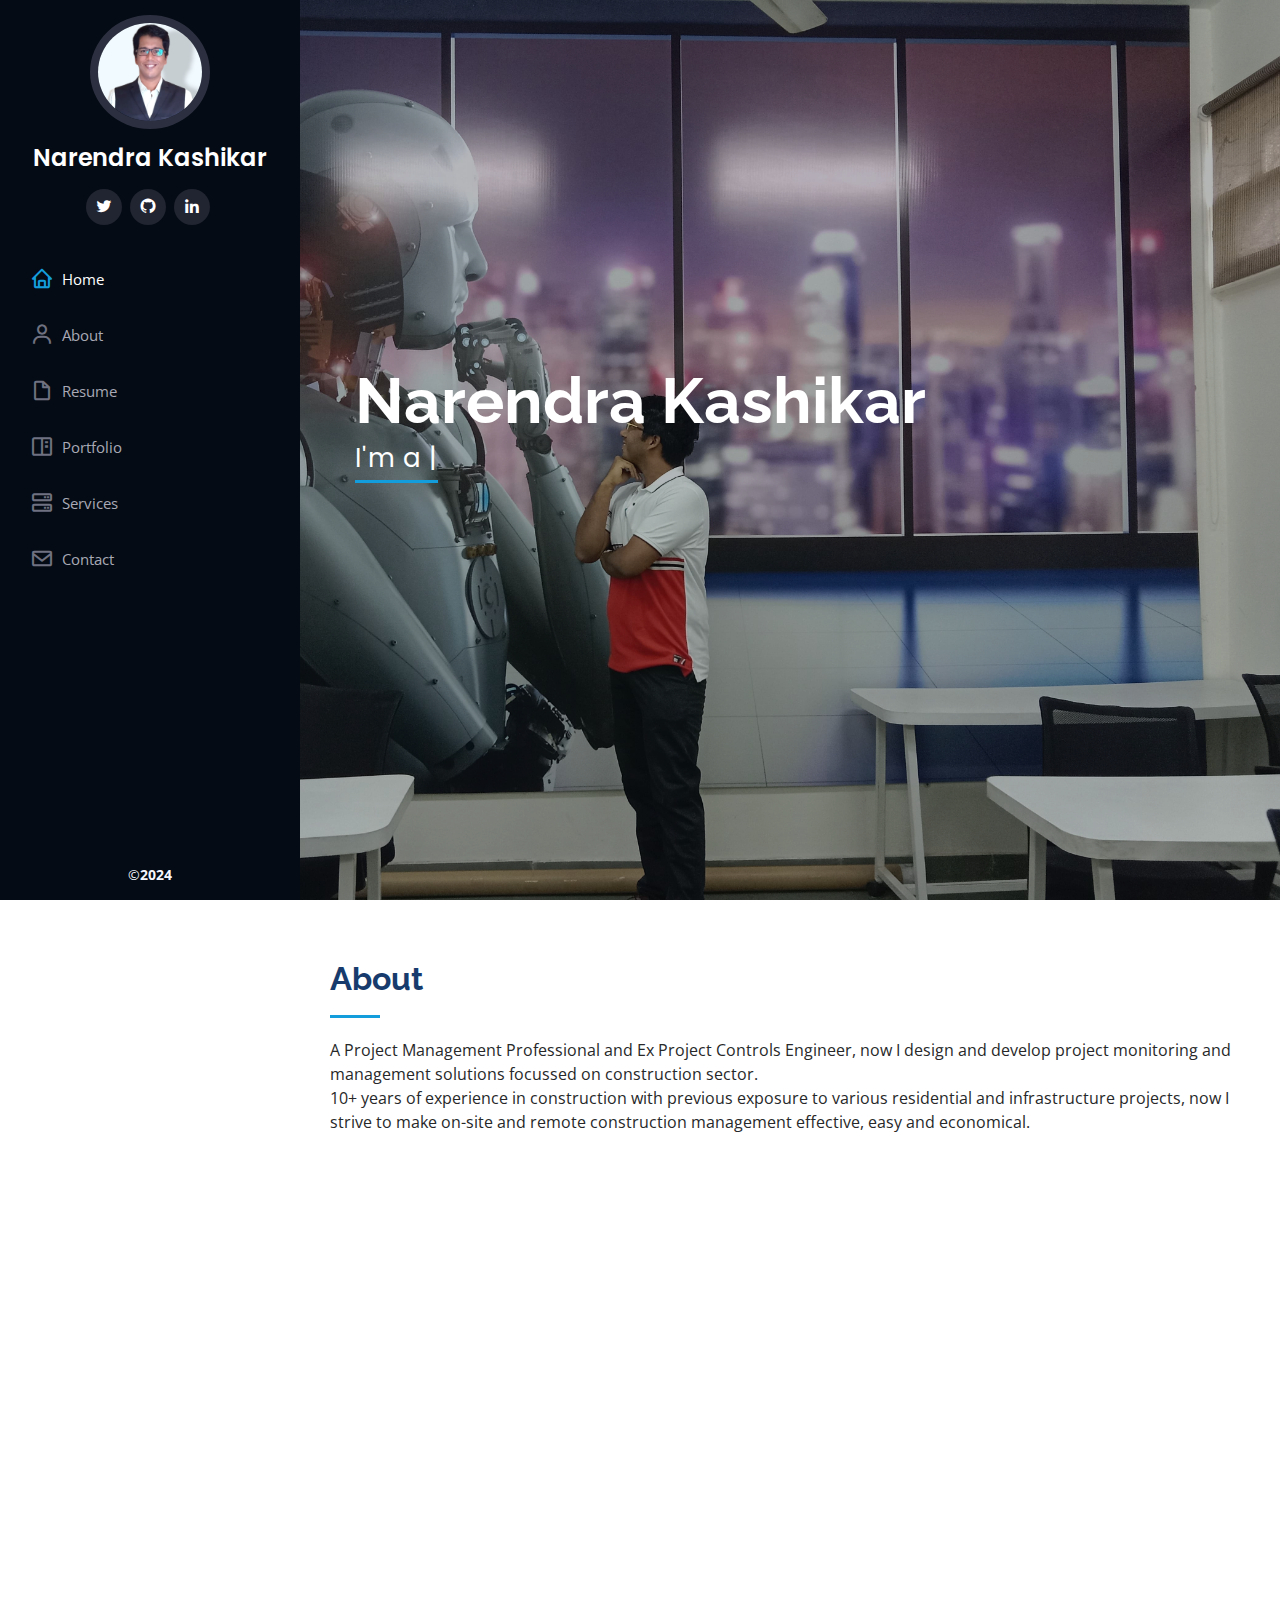
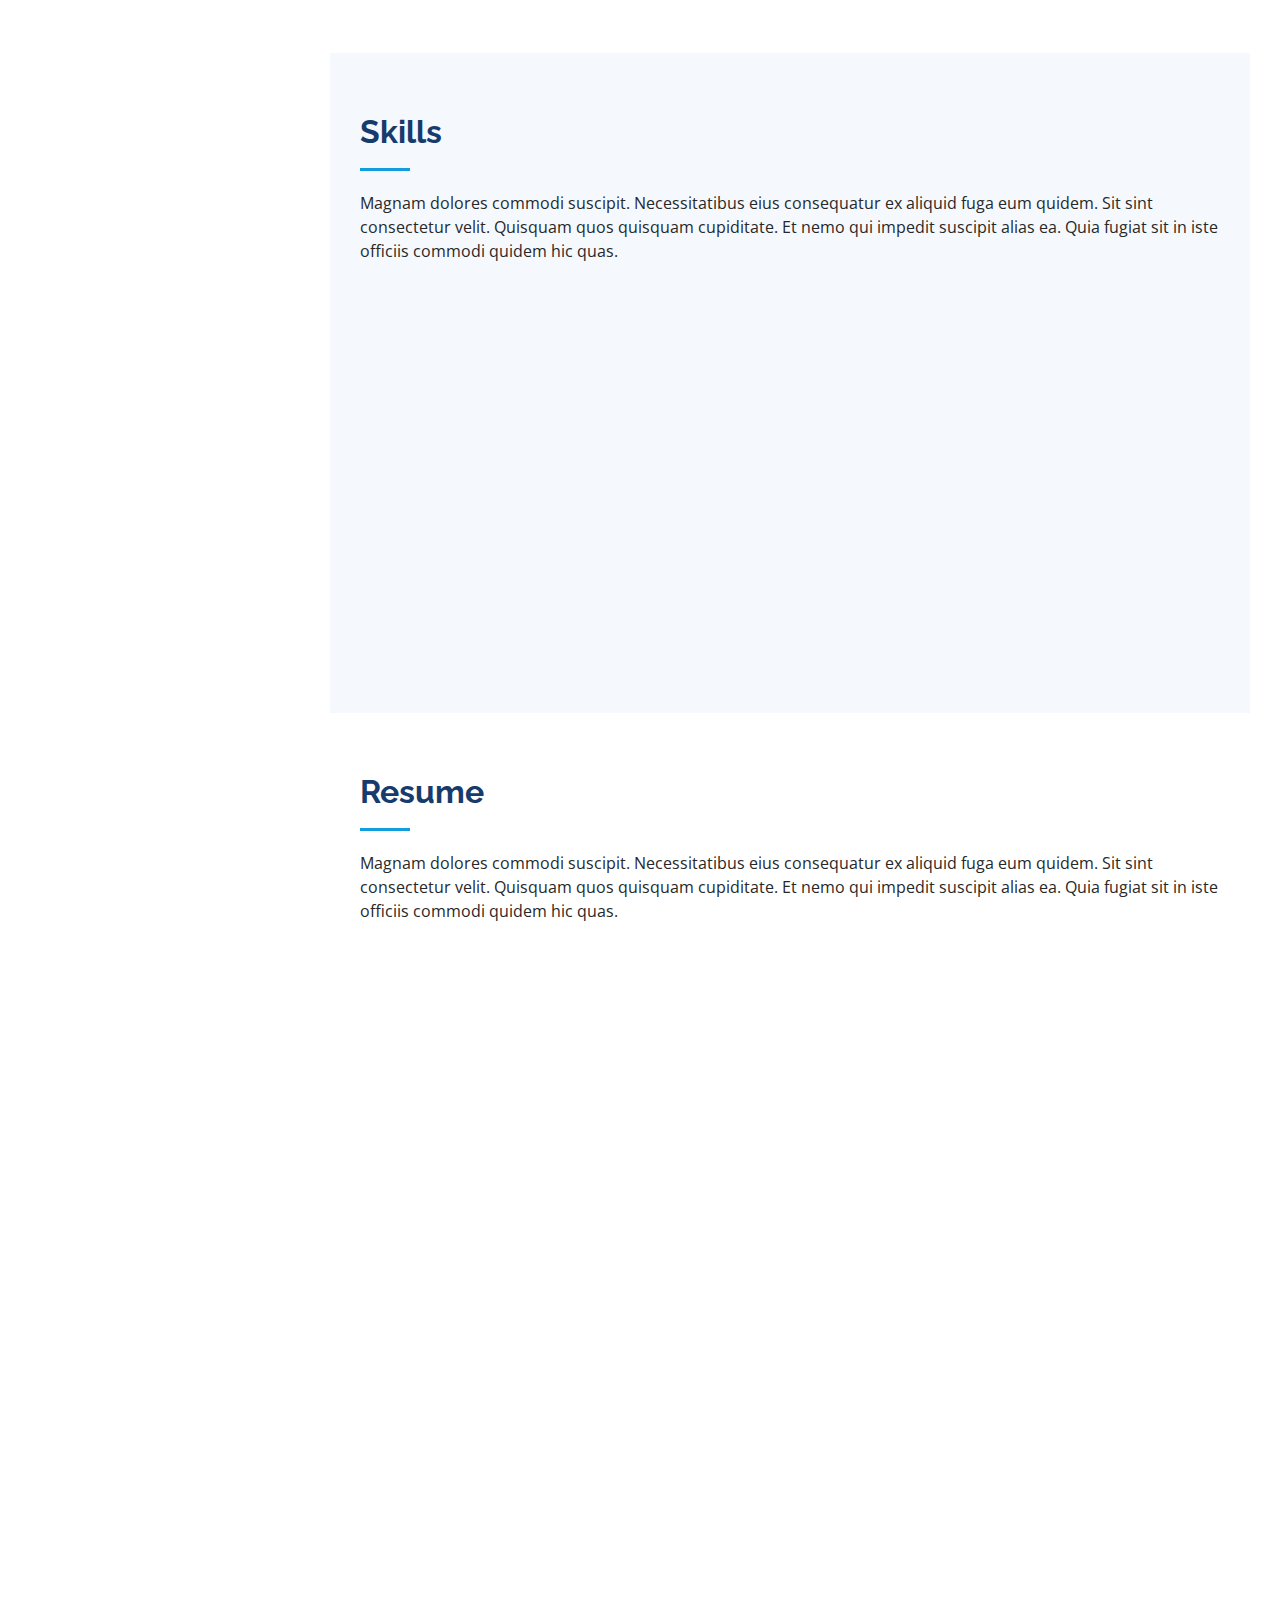
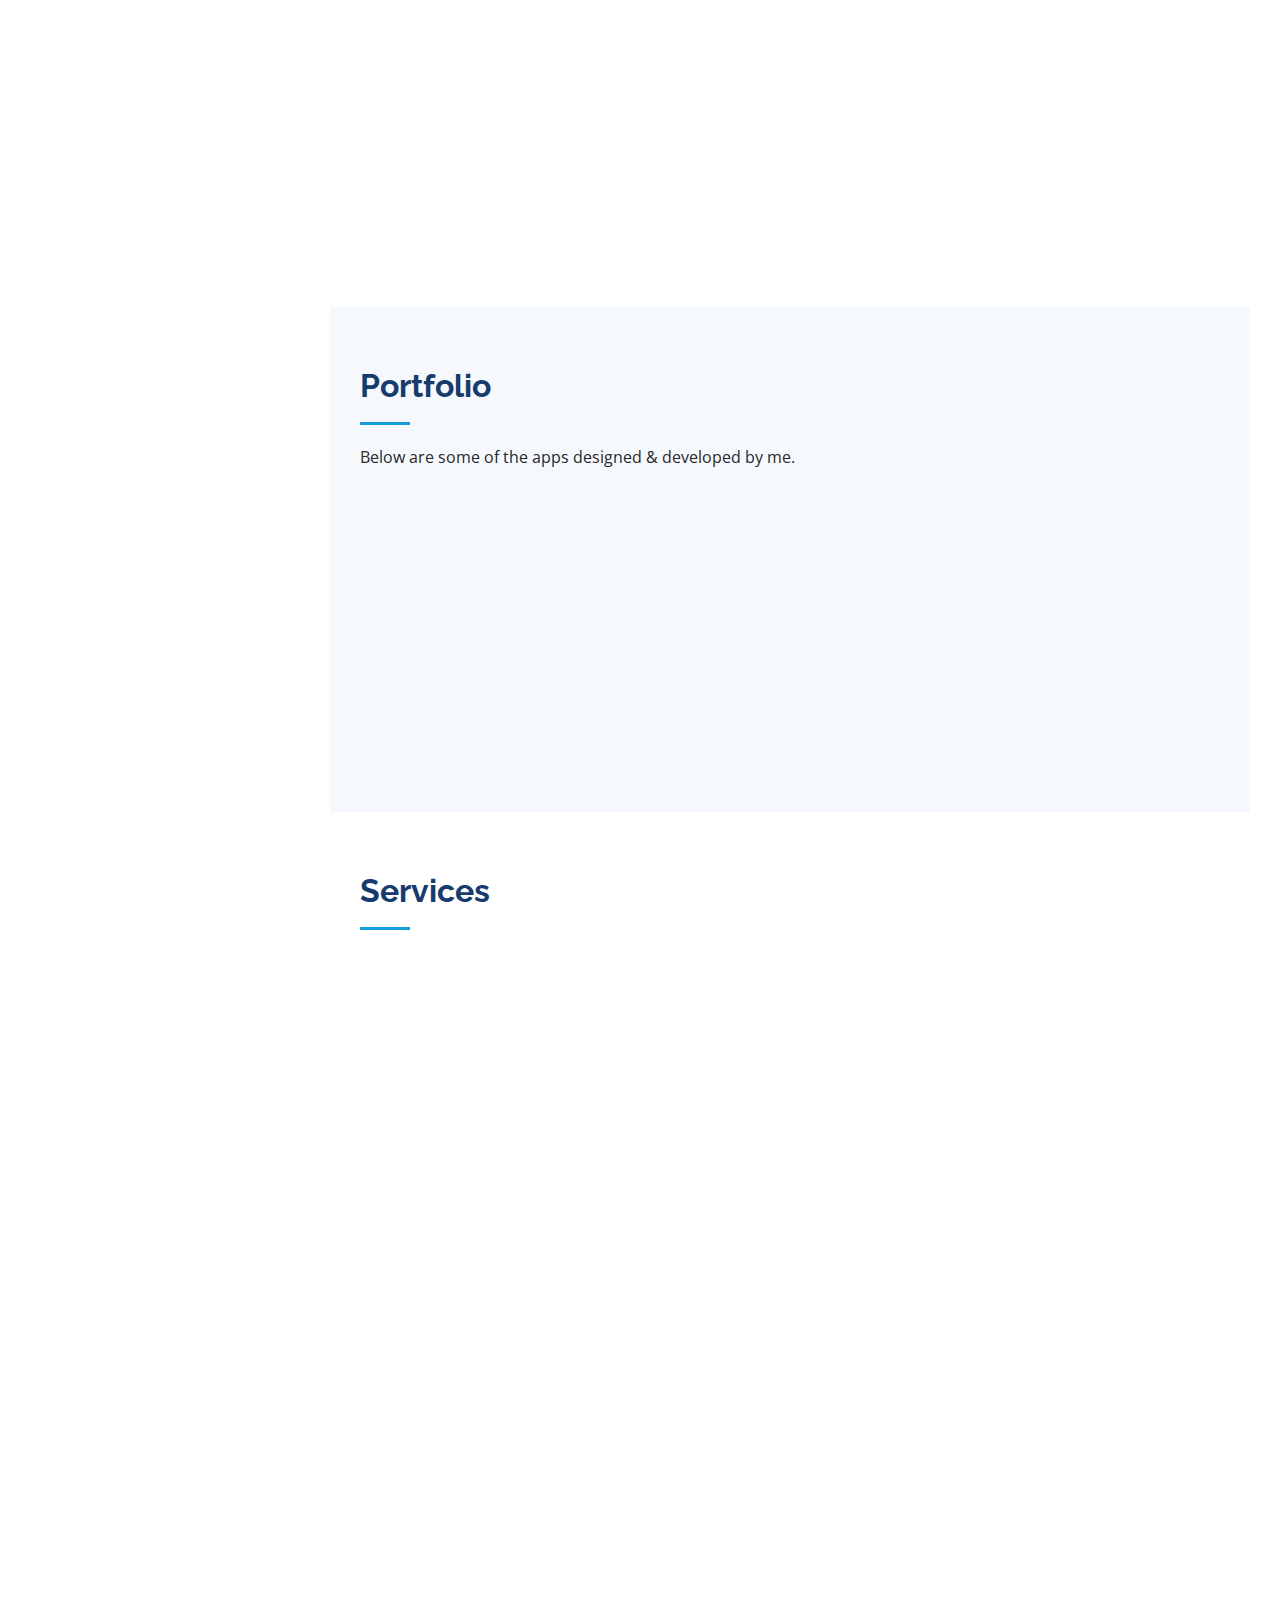
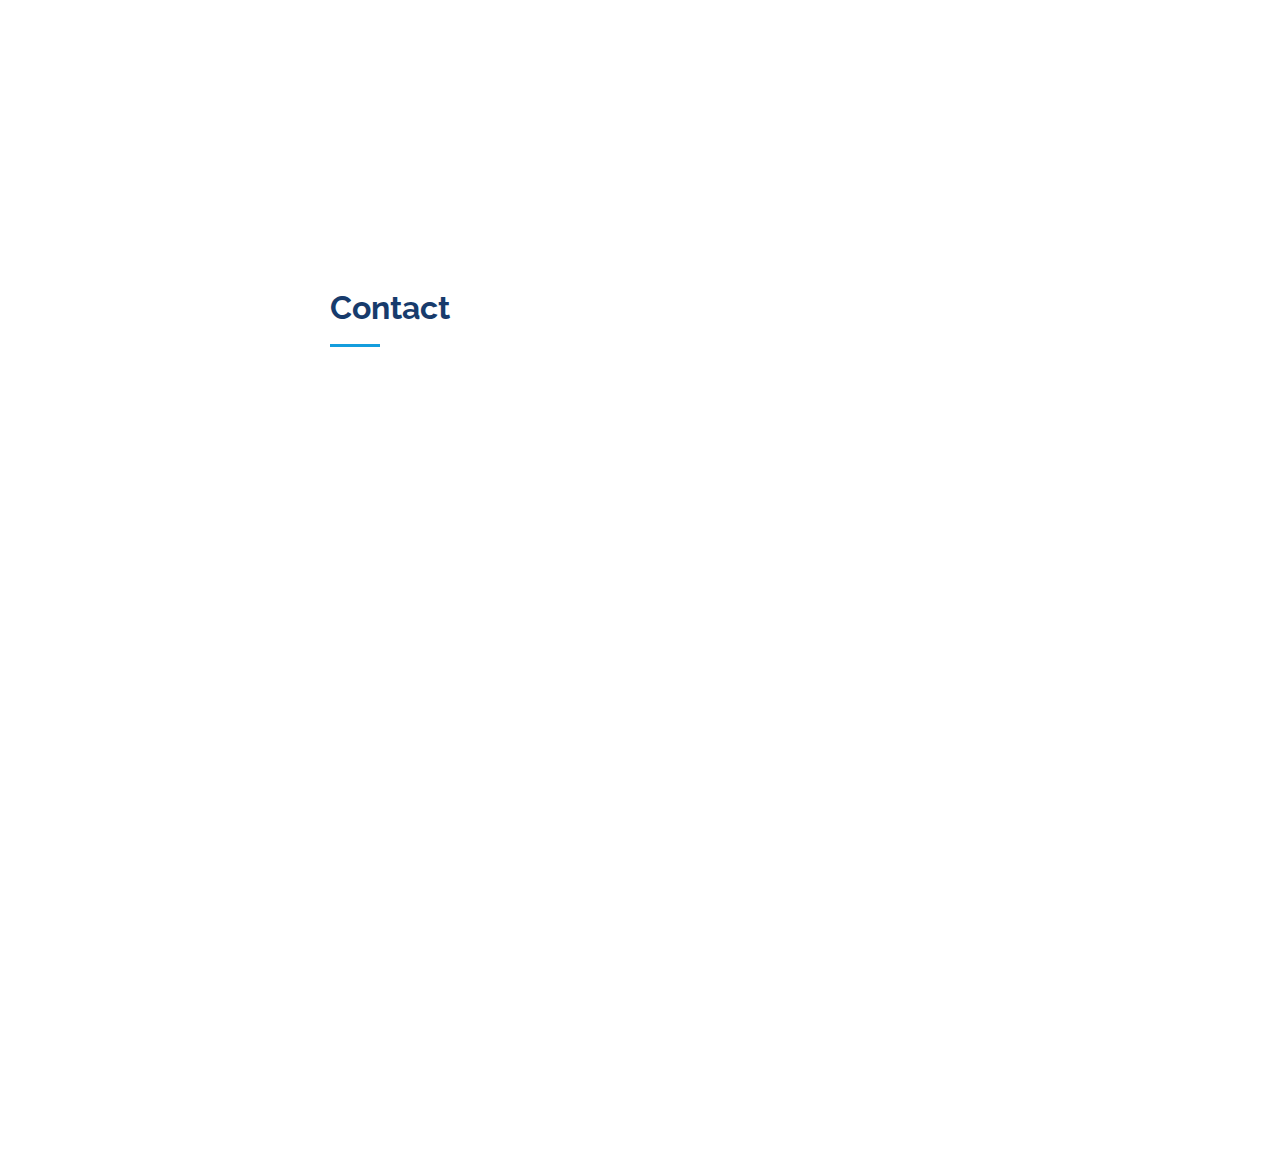
==== index.html @ 8e5696de "Correct og image path" ====
<!DOCTYPE html>
<html lang="en">

<head>
  <meta charset="utf-8">
  <meta content="width=device-width, initial-scale=1.0" name="viewport">

  <title>Narendra Kashikar</title>
  <meta content="" name="description">
  <meta content="" name="keywords">

  <!-- Favicons -->
  <link href="assets/img/favicon.ico" rel="icon">
  <link href="assets/img/apple-touch-icon.png" rel="apple-touch-icon">
  <meta property="og:image" content="./assets/img/hero-bg.jpeg" />
  <meta property="og:image:type" content="image/jpeg">
  <meta property="og:image:width" content="1024">
  <meta property="og:image:height" content="1024">
  <meta property="og:type" content="website" />
  <meta property="og:url" content="https://narendravk.github.io/"/>
  <meta property="og:title" content="Narendra Kashikar" />
  <meta property="og:description" content="A Civil Engineer Who Builds {Apps}!" />
  <!-- Google Fonts -->
  <link href="https://fonts.googleapis.com/css?family=Open+Sans:300,300i,400,400i,600,600i,700,700i|Raleway:300,300i,400,400i,500,500i,600,600i,700,700i|Poppins:300,300i,400,400i,500,500i,600,600i,700,700i" rel="stylesheet">

  <!-- Vendor CSS Files -->
  <link href="assets/vendor/aos/aos.css" rel="stylesheet">
  <link href="assets/vendor/bootstrap/css/bootstrap.min.css" rel="stylesheet">
  <link href="assets/vendor/bootstrap-icons/bootstrap-icons.css" rel="stylesheet">
  <link href="assets/vendor/boxicons/css/boxicons.min.css" rel="stylesheet">
  <link href="assets/vendor/glightbox/css/glightbox.min.css" rel="stylesheet">
  <link href="assets/vendor/swiper/swiper-bundle.min.css" rel="stylesheet">

  <!-- Template Main CSS File -->
  <link href="assets/css/style.css" rel="stylesheet">

</head>

<body>

  <i class="bi bi-list mobile-nav-toggle d-xl-none"></i>
  <header id="header">
    <div class="d-flex flex-column">

      <div class="profile">
        <img src="assets/img/profile-img.png" alt="" class="img-fluid rounded-circle">
        <h1 class="text-light"><a href="index.html">Narendra Kashikar</a></h1>
        <div class="social-links mt-3 text-center">
          <a href="https://twitter.com/programemer_" class="twitter"><i class="bx bxl-twitter"></i></a>
          <a href="https://github.com/narendravk" class="github"><i class="bx bxl-github"></i></a>
          <a href="https://linkedin.com/narendravishnu" class="linkedin"><i class="bx bxl-linkedin"></i></a>
        </div>
      </div>

      <nav id="navbar" class="nav-menu navbar">
        <ul>
          <li><a href="#hero" class="nav-link scrollto active"><i class="bx bx-home"></i> <span>Home</span></a></li>
          <li><a href="#about" class="nav-link scrollto"><i class="bx bx-user"></i> <span>About</span></a></li>
          <li><a href="#resume" class="nav-link scrollto"><i class="bx bx-file-blank"></i> <span>Resume</span></a></li>
          <li><a href="#portfolio" class="nav-link scrollto"><i class="bx bx-book-content"></i> <span>Portfolio</span></a></li>
          <li><a href="#services" class="nav-link scrollto"><i class="bx bx-server"></i> <span>Services</span></a></li>
          <li><a href="#contact" class="nav-link scrollto"><i class="bx bx-envelope"></i> <span>Contact</span></a></li>
        </ul>
      </nav><!-- .nav-menu -->
    </div>
  </header><!-- End Header -->

  <!-- ======= Hero Section ======= -->
  <section id="hero" class="d-flex flex-column justify-content-center align-items-center">
    <div class="hero-container" data-aos="fade-in">
      <h1>Narendra Kashikar</h1>
      <p><span class="typed" data-typed-items="I'm a civil engineer, who builds {apps}!"></span></p>
    </div>
  </section><!-- End Hero -->

  <main id="main">

    <!-- ======= About Section ======= -->
    <section id="about" class="about">
      <div class="container">

        <div class="section-title">
          <h2>About</h2>
          <p>A Project Management Professional and Ex Project Controls Engineer, now I design and develop project monitoring and management solutions focussed on construction sector.</p>
          <p>10+ years of experience in construction with previous exposure to various residential and infrastructure projects, now I strive to make on-site and remote construction management effective, easy and economical.</p>
        </div>

        <div class="row">
          <div class="col-lg-4" data-aos="fade-right">
            <img style="border-radius: 50%;" src="assets/img/profile-img.png"  height="196px" alt="">
          </div>
          <div class="col-lg-8 pt-4 pt-lg-0 content" data-aos="fade-left">
            <h3>Full Stack Developer</h3>
            <p class="fst-italic">
              I develop web and android apps.
            </p>
            <div class="row">
              <div class="col-lg-6">
                <ul>
                  <li><i class="bi bi-chevron-right"></i> <strong>Website:</strong> <span>http://narendra.great-site.net</span></li>
                  <li><i class="bi bi-chevron-right"></i> <strong>City:</strong> <span>Pune, India</span></li>
                </ul>
              </div>
              <div class="col-lg-6">
                <ul>
                  <li><i class="bi bi-chevron-right"></i> <strong>Age:</strong> <span>35</span></li>
                  <li><i class="bi bi-chevron-right"></i> <strong>Degree:</strong> <span>Bachelor of Engineering & MBA</span></li>
                </ul>
              </div>
            </div>
            <br>
            <hr>
            <p>
              Previously I worked in construction industry in planning and project-controls and have 10+ years of experience in the same.<br>
              Being a Python Developer by heart, I always believe that the power of automation can immensely help any business to make its processes faster, efficient and agile.
            </p>
          </div>
        </div>

      </div>
    </section><!-- End About Section -->

    <!-- ======= Facts Section ======= -->
    <section id="facts" class="facts">
      <div class="container">

    <!-- ======= Skills Section ======= -->
    <section id="skills" class="skills section-bg">
      <div class="container">

        <div class="section-title">
          <h2>Skills</h2>
          <p>Magnam dolores commodi suscipit. Necessitatibus eius consequatur ex aliquid fuga eum quidem. Sit sint consectetur velit. Quisquam quos quisquam cupiditate. Et nemo qui impedit suscipit alias ea. Quia fugiat sit in iste officiis commodi quidem hic quas.</p>
        </div>

        <div class="row skills-content">

          <div class="col-lg-6" data-aos="fade-up">

            <div class="progress">
              <span class="skill">Python <i class="val"></i></span>
              <div class="progress-bar-wrap">
                <div class="progress-bar" role="progressbar" aria-valuenow="90" aria-valuemin="0" aria-valuemax="100"></div>
              </div>
            </div>

            <div class="progress">
              <span class="skill">JavaScript <i class="val"></i></span>
              <div class="progress-bar-wrap">
                <div class="progress-bar" role="progressbar" aria-valuenow="80" aria-valuemin="0" aria-valuemax="100"></div>
              </div>
            </div>

            <div class="progress">
              <span class="skill">HTML <i class="val"></i></span>
              <div class="progress-bar-wrap">
                <div class="progress-bar" role="progressbar" aria-valuenow="75" aria-valuemin="0" aria-valuemax="100"></div>
              </div>
            </div>

            
            <div class="progress">
              <span class="skill">CSS <i class="val"></i></span>
              <div class="progress-bar-wrap">
                <div class="progress-bar" role="progressbar" aria-valuenow="55" aria-valuemin="0" aria-valuemax="100"></div>
              </div>
            </div>

            <div class="progress">
              <span class="skill">Flask <i class="val"></i></span>
              <div class="progress-bar-wrap">
                <div class="progress-bar" role="progressbar" aria-valuenow="90" aria-valuemin="0" aria-valuemax="100"></div>
              </div>
            </div>

            <div class="progress">
              <span class="skill">Django <i class="val"></i></span>
              <div class="progress-bar-wrap">
                <div class="progress-bar" role="progressbar" aria-valuenow="65" aria-valuemin="0" aria-valuemax="100"></div>
              </div>
            </div>

          </div>

          <div class="col-lg-6" data-aos="fade-up" data-aos-delay="100">

            <div class="progress">
              <span class="skill">MS Project <i class="val"></i></span>
              <div class="progress-bar-wrap">
                <div class="progress-bar" role="progressbar" aria-valuenow="85" aria-valuemin="0" aria-valuemax="100"></div>
              </div>
            </div>

            <div class="progress">
              <span class="skill">Oracle Primavera P6 <i class="val"></i></span>
              <div class="progress-bar-wrap">
                <div class="progress-bar" role="progressbar" aria-valuenow="70" aria-valuemin="0" aria-valuemax="100"></div>
              </div>
            </div>

            <div class="progress">
              <span class="skill">Advanced Excel & VBA <i class="val"></i></span>
              <div class="progress-bar-wrap">
                <div class="progress-bar" role="progressbar" aria-valuenow="90" aria-valuemin="0" aria-valuemax="100"></div>
              </div>
            </div>

            <div class="progress">
              <span class="skill">React.JS <i class="val"></i></span>
              <div class="progress-bar-wrap">
                <div class="progress-bar" role="progressbar" aria-valuenow="30" aria-valuemin="0" aria-valuemax="100"></div>
              </div>
            </div>

          </div>

        </div>

      </div>
    </section><!-- End Skills Section -->

    <!-- ======= Resume Section ======= -->
    <section id="resume" class="resume">
      <div class="container">

        <div class="section-title">
          <h2>Resume</h2>
          <p>Magnam dolores commodi suscipit. Necessitatibus eius consequatur ex aliquid fuga eum quidem. Sit sint consectetur velit. Quisquam quos quisquam cupiditate. Et nemo qui impedit suscipit alias ea. Quia fugiat sit in iste officiis commodi quidem hic quas.</p>
        </div>

        <div class="row">
          <div class="col-lg-6" data-aos="fade-up">
            <h3 class="resume-title">Sumary</h3>
            <div class="resume-item pb-0">
              <h4>Alex Smith</h4>
              <p><em>Innovative and deadline-driven Graphic Designer with 3+ years of experience designing and developing user-centered digital/print marketing material from initial concept to final, polished deliverable.</em></p>
              <ul>
                <li>Portland par 127,Orlando, FL</li>
                <li>(123) 456-7891</li>
                <li>alice.barkley@example.com</li>
              </ul>
            </div>

            <h3 class="resume-title">Education</h3>
            <div class="resume-item">
              <h4>Master of Fine Arts &amp; Graphic Design</h4>
              <h5>2015 - 2016</h5>
              <p><em>Rochester Institute of Technology, Rochester, NY</em></p>
              <p>Qui deserunt veniam. Et sed aliquam labore tempore sed quisquam iusto autem sit. Ea vero voluptatum qui ut dignissimos deleniti nerada porti sand markend</p>
            </div>
            <div class="resume-item">
              <h4>Bachelor of Fine Arts &amp; Graphic Design</h4>
              <h5>2010 - 2014</h5>
              <p><em>Rochester Institute of Technology, Rochester, NY</em></p>
              <p>Quia nobis sequi est occaecati aut. Repudiandae et iusto quae reiciendis et quis Eius vel ratione eius unde vitae rerum voluptates asperiores voluptatem Earum molestiae consequatur neque etlon sader mart dila</p>
            </div>
          </div>
          <div class="col-lg-6" data-aos="fade-up" data-aos-delay="100">
            <h3 class="resume-title">Professional Experience</h3>
            <div class="resume-item">
              <h4>Senior graphic design specialist</h4>
              <h5>2019 - Present</h5>
              <p><em>Experion, New York, NY </em></p>
              <ul>
                <li>Lead in the design, development, and implementation of the graphic, layout, and production communication materials</li>
                <li>Delegate tasks to the 7 members of the design team and provide counsel on all aspects of the project. </li>
                <li>Supervise the assessment of all graphic materials in order to ensure quality and accuracy of the design</li>
                <li>Oversee the efficient use of production project budgets ranging from $2,000 - $25,000</li>
              </ul>
            </div>
            <div class="resume-item">
              <h4>Graphic design specialist</h4>
              <h5>2017 - 2018</h5>
              <p><em>Stepping Stone Advertising, New York, NY</em></p>
              <ul>
                <li>Developed numerous marketing programs (logos, brochures,infographics, presentations, and advertisements).</li>
                <li>Managed up to 5 projects or tasks at a given time while under pressure</li>
                <li>Recommended and consulted with clients on the most appropriate graphic design</li>
                <li>Created 4+ design presentations and proposals a month for clients and account managers</li>
              </ul>
            </div>
          </div>
        </div>

      </div>
    </section><!-- End Resume Section -->

    <!-- ======= Portfolio Section ======= -->
    <section id="portfolio" class="portfolio section-bg">
      <div class="container">

        <div class="section-title">
          <h2>Portfolio</h2>
          <p>Below are some of the apps designed & developed by me.</p>
        </div>

        <div class="row portfolio-container" data-aos="fade-up" data-aos-delay="100">

          <div class="col-lg-4 col-md-6 portfolio-item filter-app">
            <div class="portfolio-wrap">
              <img src="assets/img/portfolio/portfolio-1.jpeg" class="img-fluid" alt="">
              <div class="portfolio-links">
                <a href="assets/img/portfolio/portfolio-1.jpeg" data-gallery="portfolioGallery" class="portfolio-lightbox" title="Office Workflow Manager"><i class="bx bx-plus"></i></a>
                <a href="portfolio-details.html" title="More Details"><i class="bx bx-link"></i></a>
              </div>
            </div>
          </div>

          <div class="col-lg-4 col-md-6 portfolio-item filter-web">
            <div class="portfolio-wrap">
              <img src="assets/img/portfolio/portfolio-2.jpeg" class="img-fluid" alt="">
              <div class="portfolio-links">
                <a href="assets/img/portfolio/portfolio-2.jpeg" data-gallery="portfolioGallery" class="portfolio-lightbox" title="GFC Drawings Manager"><i class="bx bx-plus"></i></a>
                <a href="portfolio-details.html" title="More Details"><i class="bx bx-link"></i></a>
              </div>
            </div>
          </div>

          <div class="col-lg-4 col-md-6 portfolio-item filter-app">
            <div class="portfolio-wrap">
              <img src="assets/img/portfolio/portfolio-3.jpeg" class="img-fluid" alt="">
              <div class="portfolio-links">
                <a href="assets/img/portfolio/portfolio-3.jpeg" data-gallery="portfolioGallery" class="portfolio-lightbox" title="ERP for Construction Projects"><i class="bx bx-plus"></i></a>
                <a href="portfolio-details.html" title="More Details"><i class="bx bx-link"></i></a>
              </div>
            </div>
          </div>

        </div>
      </div>
    </section><!-- End Portfolio Section -->

    <!-- ======= Services Section ======= -->
    <section id="services" class="services">
      <div class="container">

        <div class="section-title">
          <h2>Services</h2>
          <!-- <p>Magnam dolores commodi suscipit. Necessitatibus eius consequatur ex aliquid fuga eum quidem. Sit sint consectetur velit. Quisquam quos quisquam cupiditate. Et nemo qui impedit suscipit alias ea. Quia fugiat sit in iste officiis commodi quidem hic quas.</p> -->
        </div>

        <div class="row">
          <div class="col-lg-4 col-md-6 icon-box" data-aos="fade-up">
            <div class="icon"><i class="bi bi-globe"></i></div>
            <h4 class="title"><a href="">Custom Web Application Development</a></h4>
            <p class="description">Harness the power AI to create custom web applications that streamline your business processes. From project management tools to client portals, I craft scalable and intuitive solutions tailored to your specific needs.</p>
          </div>
          <div class="col-lg-4 col-md-6 icon-box" data-aos="fade-up" data-aos-delay="100">
            <div class="icon"><i class="bi bi-android"></i></div>
            <h4 class="title"><a href="">Android App Development</a></h4>
            <p class="description">Reach your audience on the go with native Android applications designed to enhance user engagement and drive business growth. Leveraging my expertise in Android development, I create intuitive and feature-rich apps that deliver seamless experiences to your users.</p>
          </div>
          <div class="col-lg-4 col-md-6 icon-box" data-aos="fade-up" data-aos-delay="200">
            <div class="icon"><i class="bi bi-gear"></i></div>
            <h4 class="title"><a href="">Digitization of Business Processes</a></h4>
            <p class="description">Modernize your business operations by digitizing manual processes and workflows. Utilizing my expertise in automation and software development, I help businesses streamline their operations, improve efficiency, and reduce costs through the implementation of tailored digital solutions.</p>
          </div>
          <div class="col-lg-4 col-md-6 icon-box" data-aos="fade-up" data-aos-delay="300">
            <div class="icon"><i class="bi bi-bar-chart"></i></div>
            <h4 class="title"><a href="">Project Monitoring and Control Solutions</a></h4>
            <p class="description">I develop intuitive dashboards and reporting systems that provide real-time insights into project progress, resource allocation, and performance metrics, empowering you to make informed decisions and drive project success.</p>
          </div>
          <div class="col-lg-4 col-md-6 icon-box" data-aos="fade-up" data-aos-delay="400">
            <div class="icon"><i class="bi bi-robot"></i></div>
            <h4 class="title"><a href="">Construction Sector Automation</a></h4>
            <p class="description">Drawing on my background as a project planner and control engineer, I develop innovative software tools that optimize resource allocation, improve communication, and enhance productivity across construction projects of any scale.</p>
          </div>
          <div class="col-lg-4 col-md-6 icon-box" data-aos="fade-up" data-aos-delay="500">
            <div class="icon"><i class="bi bi-pencil"></i></div>
            <h4 class="title"><a href="">Consultation and Training Services</a></h4>
            <p class="description">Accelerate your journey towards digital transformation with personalized consultation and training services. From software selection and implementation to team training and support, I provide guidance and support to help construction businesses leverage technology effectively.</p>
          </div>
        </div>

      </div>
    </section><!-- End Services Section -->

    <!-- ======= Testimonials Section ======= -->
    <!-- <section id="testimonials" class="testimonials section-bg">
      <div class="container">

        <div class="section-title">
          <h2>Testimonials</h2>
          <p>Magnam dolores commodi suscipit. Necessitatibus eius consequatur ex aliquid fuga eum quidem. Sit sint consectetur velit. Quisquam quos quisquam cupiditate. Et nemo qui impedit suscipit alias ea. Quia fugiat sit in iste officiis commodi quidem hic quas.</p>
        </div>

        <div class="testimonials-slider swiper" data-aos="fade-up" data-aos-delay="100">
          <div class="swiper-wrapper">

            <div class="swiper-slide">
              <div class="testimonial-item" data-aos="fade-up">
                <p>
                  <i class="bx bxs-quote-alt-left quote-icon-left"></i>
                  Proin iaculis purus consequat sem cure digni ssim donec porttitora entum suscipit rhoncus. Accusantium quam, ultricies eget id, aliquam eget nibh et. Maecen aliquam, risus at semper.
                  <i class="bx bxs-quote-alt-right quote-icon-right"></i>
                </p>
                <img src="assets/img/testimonials/testimonials-1.jpg" class="testimonial-img" alt="">
                <h3>Saul Goodman</h3>
                <h4>Ceo &amp; Founder</h4>
              </div> -->
            <!-- </div> -->
            <!-- End testimonial item -->

            <!-- <div class="swiper-slide">
              <div class="testimonial-item" data-aos="fade-up" data-aos-delay="100">
                <p>
                  <i class="bx bxs-quote-alt-left quote-icon-left"></i>
                  Export tempor illum tamen malis malis eram quae irure esse labore quem cillum quid cillum eram malis quorum velit fore eram velit sunt aliqua noster fugiat irure amet legam anim culpa.
                  <i class="bx bxs-quote-alt-right quote-icon-right"></i>
                </p>
                <img src="assets/img/testimonials/testimonials-2.jpg" class="testimonial-img" alt="">
                <h3>Sara Wilsson</h3>
                <h4>Designer</h4>
              </div> -->
            <!-- </div> -->
            <!-- End testimonial item -->

            <!-- <div class="swiper-slide">
              <div class="testimonial-item" data-aos="fade-up" data-aos-delay="200">
                <p>
                  <i class="bx bxs-quote-alt-left quote-icon-left"></i>
                  Enim nisi quem export duis labore cillum quae magna enim sint quorum nulla quem veniam duis minim tempor labore quem eram duis noster aute amet eram fore quis sint minim.
                  <i class="bx bxs-quote-alt-right quote-icon-right"></i>
                </p>
                <img src="assets/img/testimonials/testimonials-3.jpg" class="testimonial-img" alt="">
                <h3>Jena Karlis</h3>
                <h4>Store Owner</h4>
              </div> -->
            <!-- </div> -->
            <!-- End testimonial item -->

            <!-- <div class="swiper-slide">
              <div class="testimonial-item" data-aos="fade-up" data-aos-delay="300">
                <p>
                  <i class="bx bxs-quote-alt-left quote-icon-left"></i>
                  Fugiat enim eram quae cillum dolore dolor amet nulla culpa multos export minim fugiat minim velit minim dolor enim duis veniam ipsum anim magna sunt elit fore quem dolore labore illum veniam.
                  <i class="bx bxs-quote-alt-right quote-icon-right"></i>
                </p>
                <img src="assets/img/testimonials/testimonials-4.jpg" class="testimonial-img" alt="">
                <h3>Matt Brandon</h3>
                <h4>Freelancer</h4>
              </div> -->
            </div>
            <!-- End testimonial item -->

            <!-- <div class="swiper-slide">
              <div class="testimonial-item" data-aos="fade-up" data-aos-delay="400">
                <p>
                  <i class="bx bxs-quote-alt-left quote-icon-left"></i>
                  Quis quorum aliqua sint quem legam fore sunt eram irure aliqua veniam tempor noster veniam enim culpa labore duis sunt culpa nulla illum cillum fugiat legam esse veniam culpa fore nisi cillum quid.
                  <i class="bx bxs-quote-alt-right quote-icon-right"></i>
                </p>
                <img src="assets/img/testimonials/testimonials-5.jpg" class="testimonial-img" alt="">
                <h3>John Larson</h3>
                <h4>Entrepreneur</h4>
              </div> -->
            <!-- </div> -->
            <!-- End testimonial item -->
<!-- 
          </div>
          <div class="swiper-pagination"></div>
        </div>

      </div>
    </section> -->
    <!-- End Testimonials Section -->

    <!-- ======= Contact Section ======= -->
    <section id="contact" class="contact">
      <div class="container">

        <div class="section-title">
          <h2>Contact</h2>
        </div>

        <div class="row" data-aos="fade-in">

          <div class="col-lg-5 d-flex align-items-stretch">
            <div class="info">
              <div class="address">
                <i class="bi bi-geo-alt"></i>
                <h4>Location:</h4>
                <p>Pune,Maharashtra,India.</p>
              </div>

              <div class="email">
                <i class="bi bi-envelope"></i>
                <h4>Email:</h4>
                <p>narendra3012@outlook.com</p>
              </div>

              <div class="phone">
                <i class="bi bi-phone"></i>
                <h4>Call:</h4>
                <p>+91 838-094-7074</p>
              </div>

              <iframe src="https://www.google.com/maps/embed?pb=!1m18!1m12!1m3!1d60502.96642095626!2d73.67601878315675!3d18.599476123009214!2m3!1f0!2f0!3f0!3m2!1i1024!2i768!4f13.1!3m3!1m2!1s0x3bc2bbc048041bef%3A0xd0c9eb5ac3c3dee5!2sHinjawadi%2C%20Pune%2C%20Pimpri-Chinchwad%2C%20Maharashtra!5e0!3m2!1sen!2sin!4v1714714403816!5m2!1sen!2sin" frameborder="0" style="border:0; width: 100%; height: 290px;" allowfullscreen></iframe>
            </div>

          </div>

          <div class="col-lg-7 mt-5 mt-lg-0 d-flex align-items-stretch">
            <div class="container" id="ff-compose"></div>
          </div>

        </div>

      </div>
      
        <script async defer src="https://formfacade.com/include/117146353270360382647/form/1FAIpQLScBF9QWY-ert9d8wedpOwKSWazDzlWVEZLMO4mAJna6VnFc9w/bootstrap.js?div=ff-compose"></script>
    </section><!-- End Contact Section -->

  </main><!-- End #main -->

  <!-- ======= Footer ======= -->
  <footer id="footer">
    <div class="container">
      <div class="copyright">
        &copy;<strong><span>2024</span></strong>
      </div>
    </div>
    </div>
  </footer><!-- End  Footer -->

  <a href="#" class="back-to-top d-flex align-items-center justify-content-center"><i class="bi bi-arrow-up-short"></i></a>

  <script src="assets/vendor/purecounter/purecounter_vanilla.js"></script>
  <script src="assets/vendor/aos/aos.js"></script>
  <script src="assets/vendor/bootstrap/js/bootstrap.bundle.min.js"></script>
  <script src="assets/vendor/glightbox/js/glightbox.min.js"></script>
  <script src="assets/vendor/isotope-layout/isotope.pkgd.min.js"></script>
  <script src="assets/vendor/swiper/swiper-bundle.min.js"></script>
  <script src="assets/vendor/typed.js/typed.umd.js"></script>
  <script src="assets/vendor/waypoints/noframework.waypoints.js"></script>
  <script src="assets/vendor/php-email-form/validate.js"></script>


  <script src="assets/js/main.js"></script>

</body>

</html>
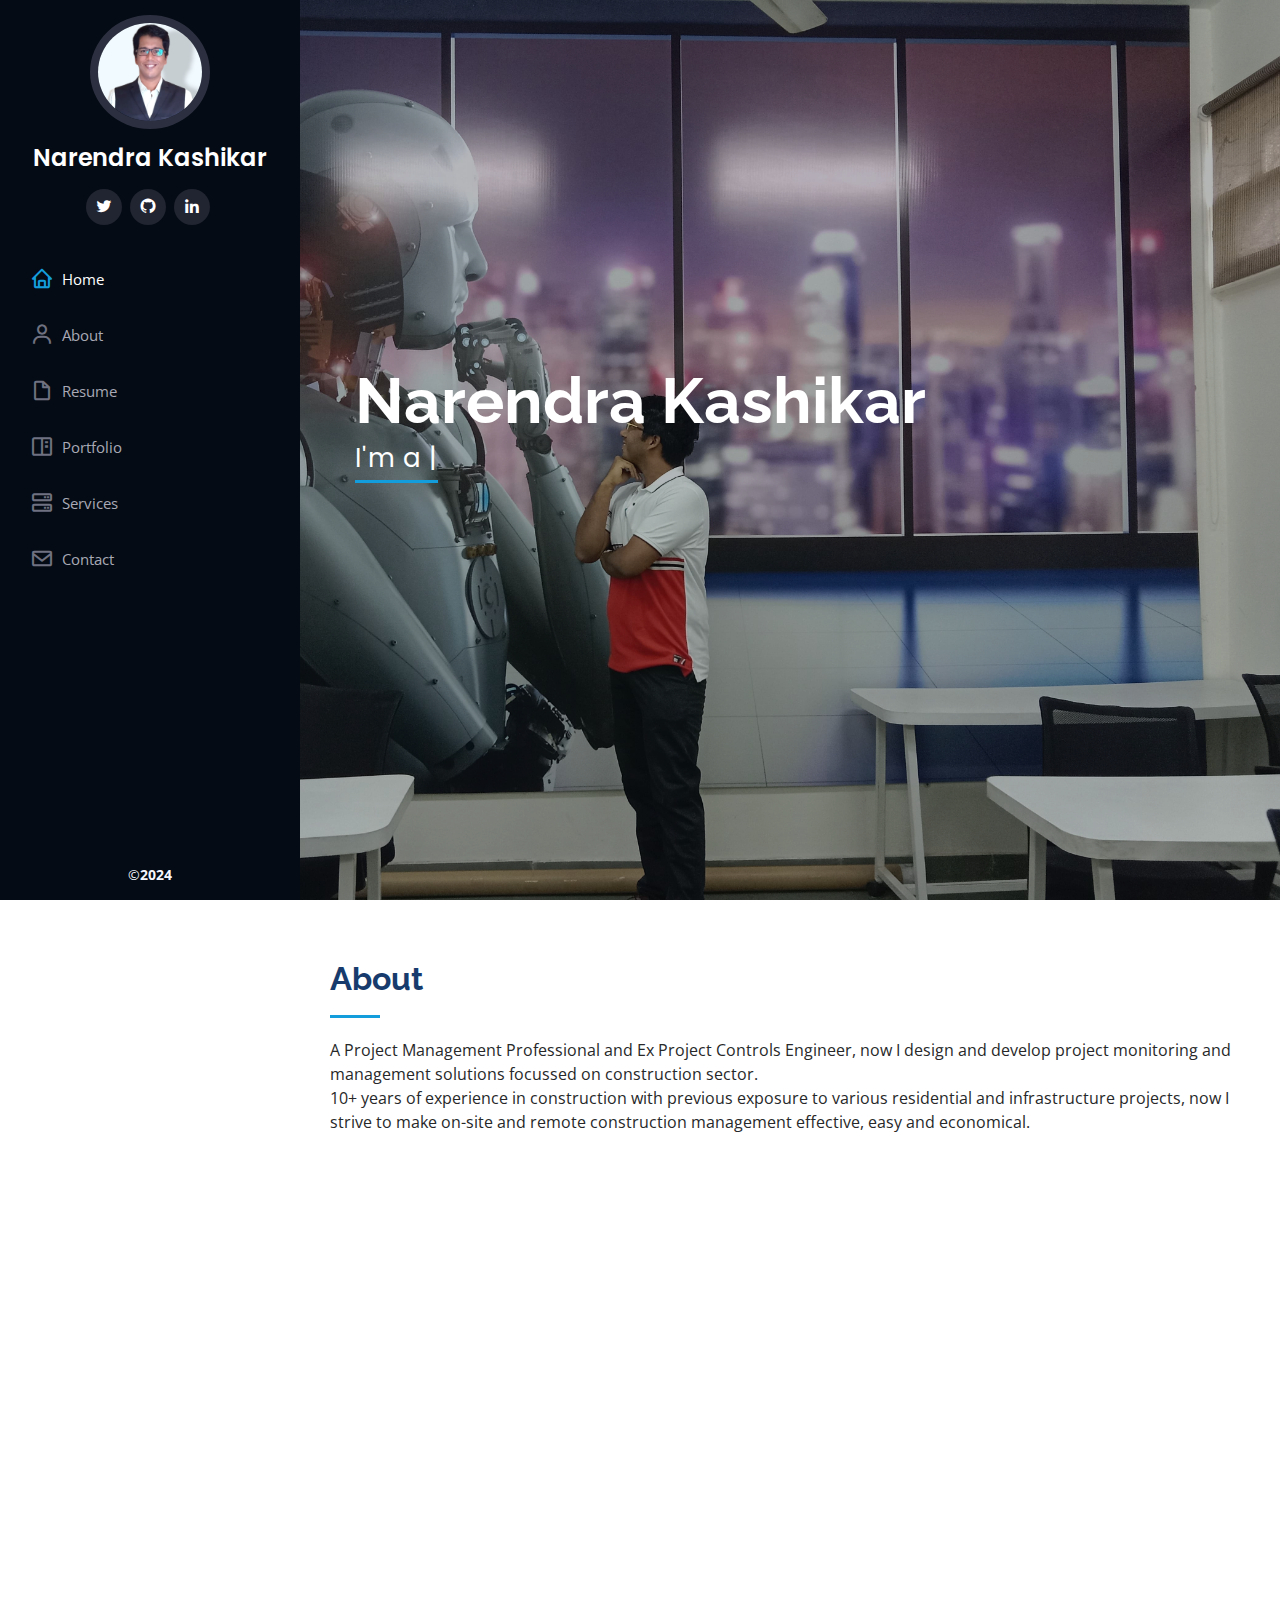
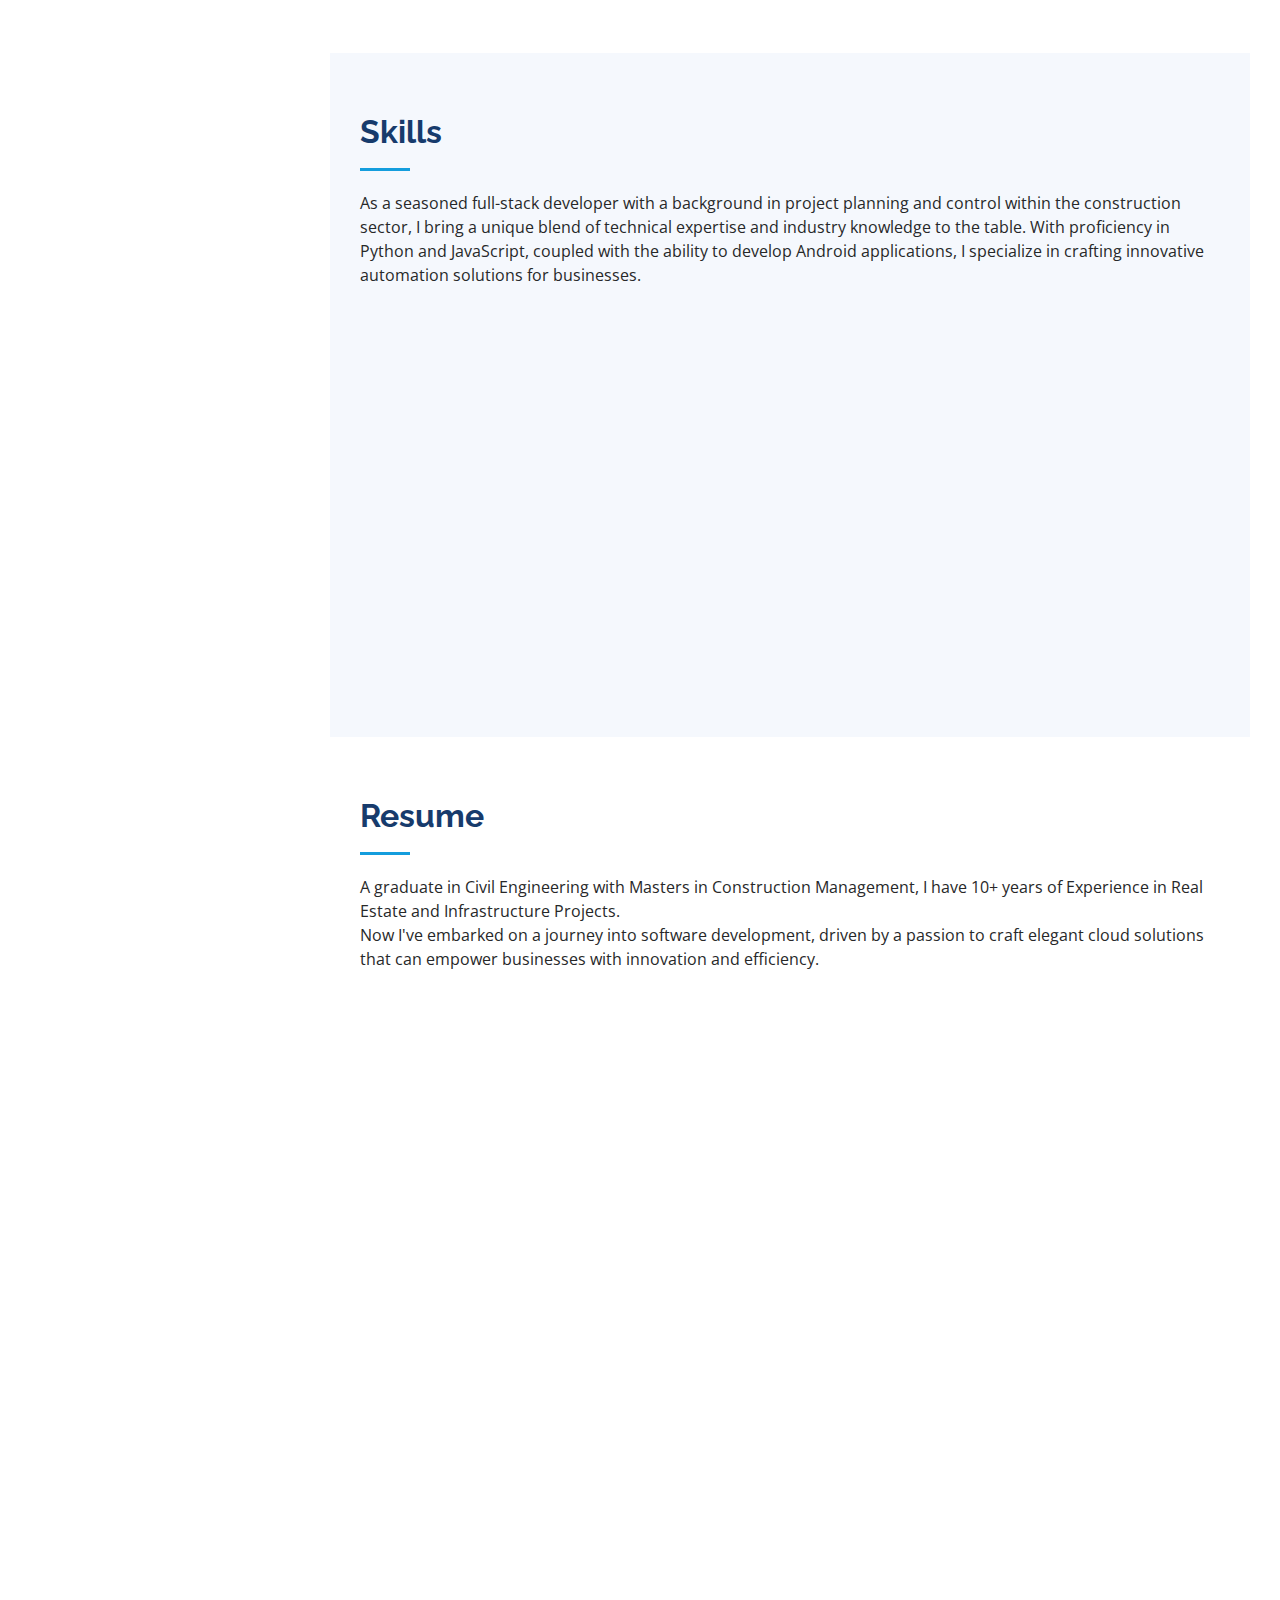
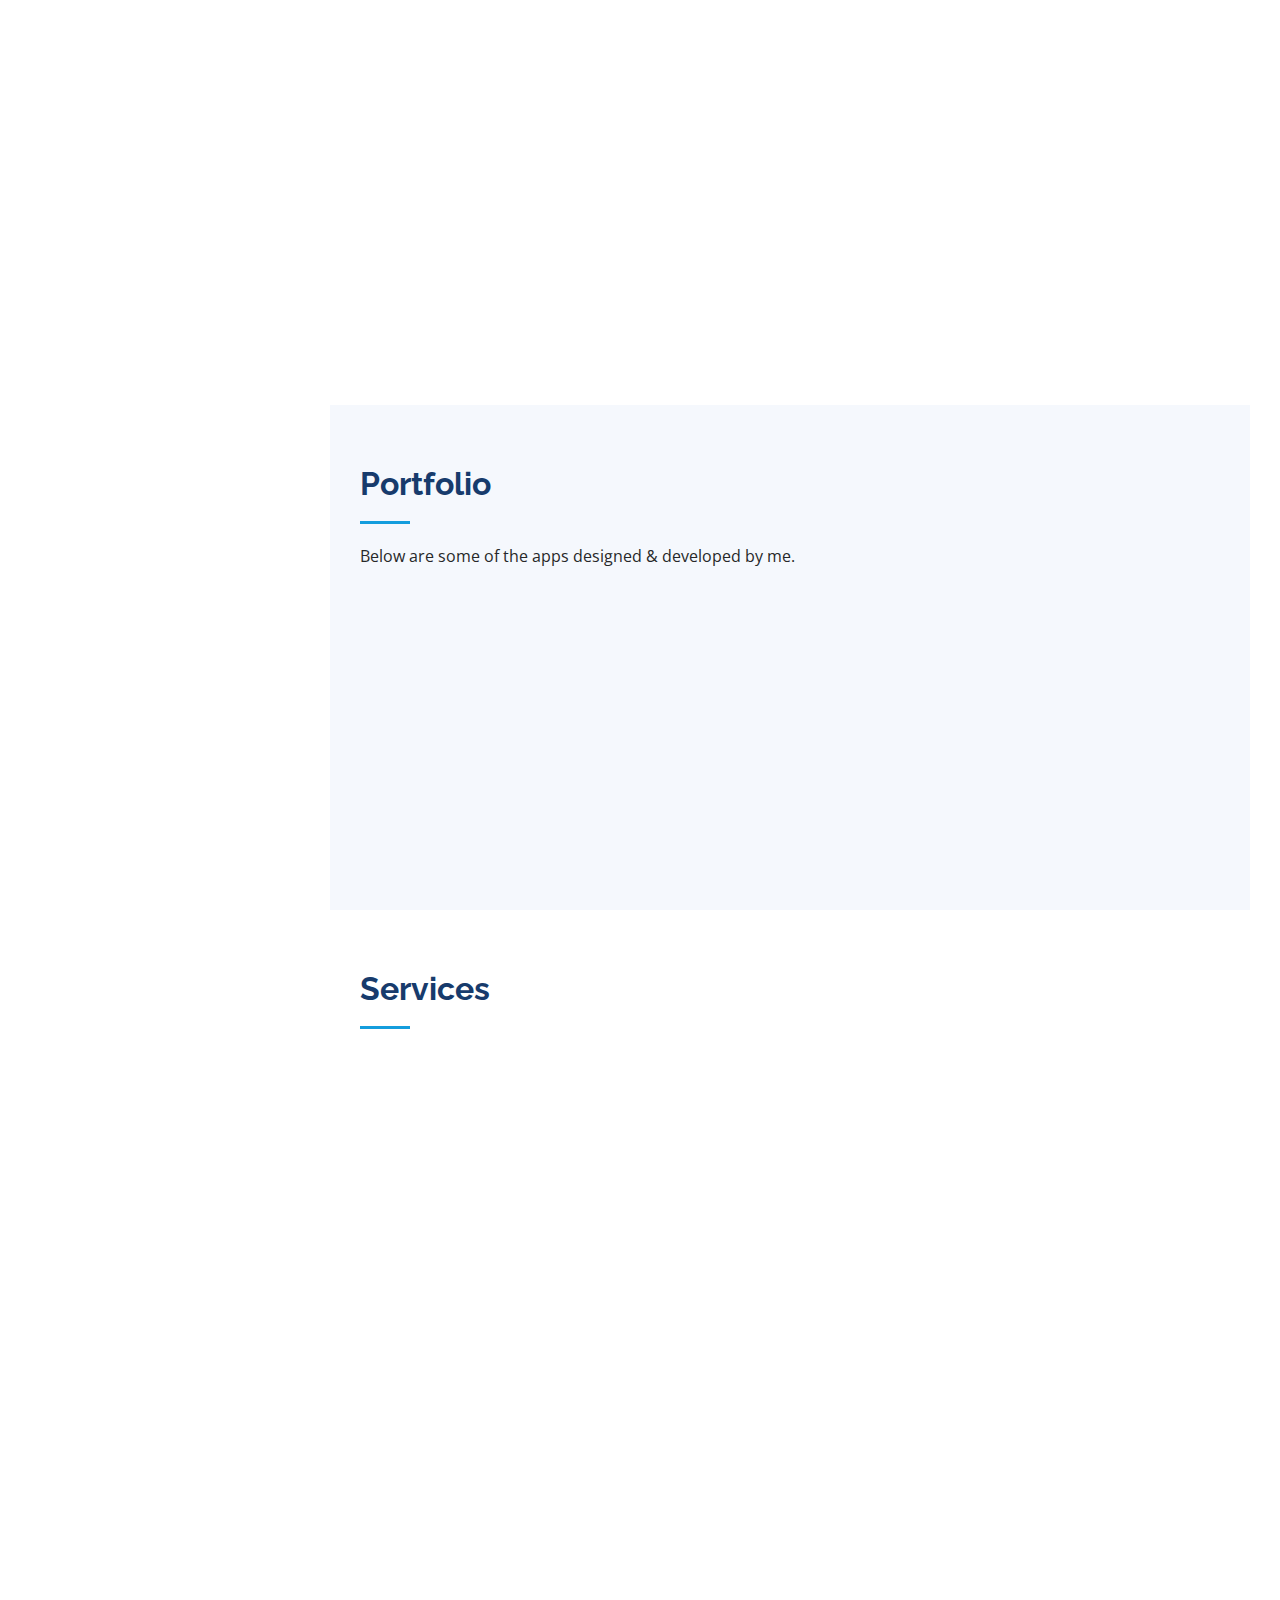
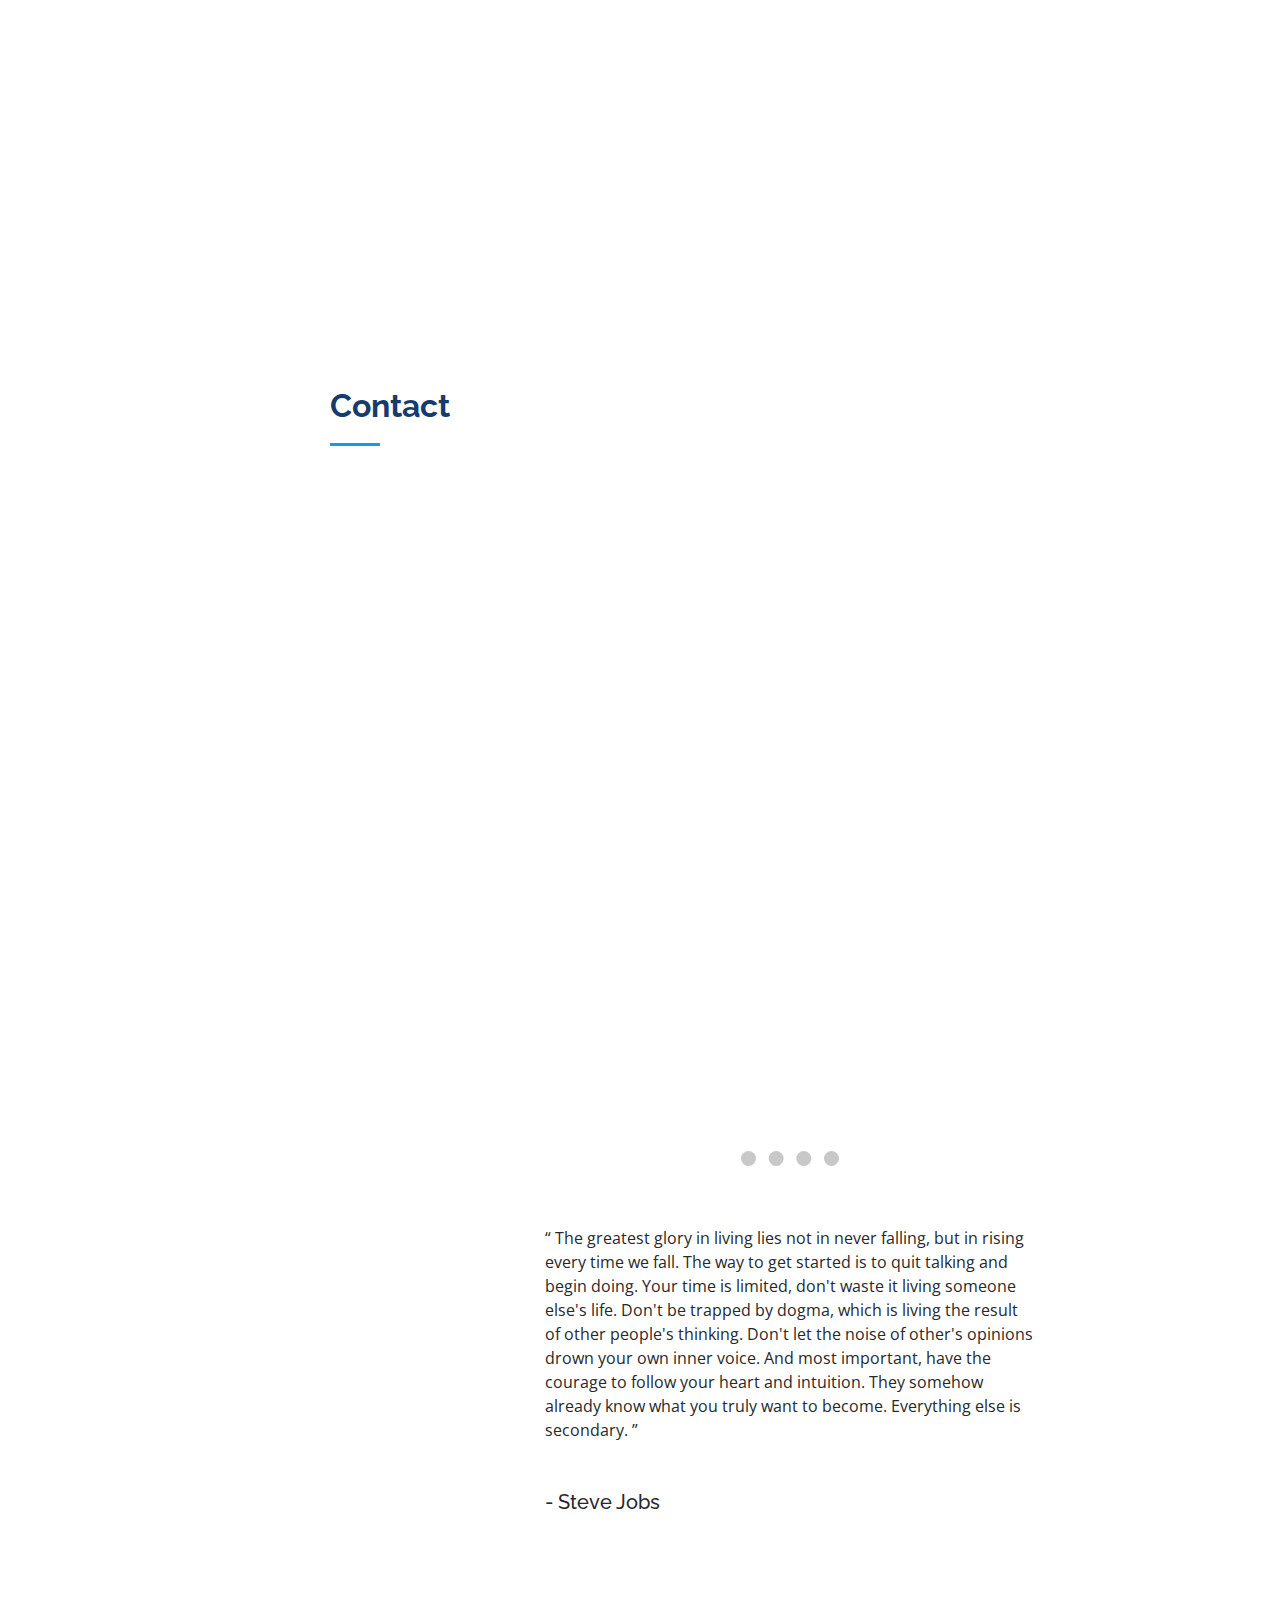
==== commit 9fd1b37f: "Add resume section" ====
--- a/index.html
+++ b/index.html
@@ -12,7 +12,7 @@
   <!-- Favicons -->
   <link href="assets/img/favicon.ico" rel="icon">
   <link href="assets/img/apple-touch-icon.png" rel="apple-touch-icon">
-  <meta property="og:image" content="./assets/img/hero-bg.jpeg" />
+  <meta property="og:image" content="https://narendravk.github.io/assets/img/hero-bg.jpeg" />
   <meta property="og:image:type" content="image/jpeg">
   <meta property="og:image:width" content="1024">
   <meta property="og:image:height" content="1024">
@@ -130,7 +130,7 @@
 
         <div class="section-title">
           <h2>Skills</h2>
-          <p>Magnam dolores commodi suscipit. Necessitatibus eius consequatur ex aliquid fuga eum quidem. Sit sint consectetur velit. Quisquam quos quisquam cupiditate. Et nemo qui impedit suscipit alias ea. Quia fugiat sit in iste officiis commodi quidem hic quas.</p>
+          <p>As a seasoned full-stack developer with a background in project planning and control within the construction sector, I bring a unique blend of technical expertise and industry knowledge to the table. With proficiency in Python and JavaScript, coupled with the ability to develop Android applications, I specialize in crafting innovative automation solutions for businesses.</p>
         </div>
 
         <div class="row skills-content">
@@ -225,59 +225,64 @@
 
         <div class="section-title">
           <h2>Resume</h2>
-          <p>Magnam dolores commodi suscipit. Necessitatibus eius consequatur ex aliquid fuga eum quidem. Sit sint consectetur velit. Quisquam quos quisquam cupiditate. Et nemo qui impedit suscipit alias ea. Quia fugiat sit in iste officiis commodi quidem hic quas.</p>
+          <p>A graduate in Civil Engineering with Masters in Construction Management, I have 10+ years of Experience in Real Estate and Infrastructure Projects.<br>Now I've embarked on a journey into software development, driven by a passion to craft elegant cloud solutions that can empower businesses with innovation and efficiency.</p>
         </div>
 
         <div class="row">
           <div class="col-lg-6" data-aos="fade-up">
             <h3 class="resume-title">Sumary</h3>
             <div class="resume-item pb-0">
-              <h4>Alex Smith</h4>
-              <p><em>Innovative and deadline-driven Graphic Designer with 3+ years of experience designing and developing user-centered digital/print marketing material from initial concept to final, polished deliverable.</em></p>
+              <h4>Narendra Kashikar</h4>
               <ul>
-                <li>Portland par 127,Orlando, FL</li>
-                <li>(123) 456-7891</li>
-                <li>alice.barkley@example.com</li>
+                <li>Pune,Maharashtra,India.</li>
+                <li>narendra3012@outlook.com</li>
               </ul>
             </div>
 
             <h3 class="resume-title">Education</h3>
             <div class="resume-item">
-              <h4>Master of Fine Arts &amp; Graphic Design</h4>
-              <h5>2015 - 2016</h5>
-              <p><em>Rochester Institute of Technology, Rochester, NY</em></p>
-              <p>Qui deserunt veniam. Et sed aliquam labore tempore sed quisquam iusto autem sit. Ea vero voluptatum qui ut dignissimos deleniti nerada porti sand markend</p>
+              <h4>PGP - Advanced Construction Management</h4>
+              <h5>2011 - 2013</h5>
+              <p><em>NICMAR University, Pune</em></p>
+              <p>CGPA:8.14/10<br>Honors in Project Planning and Operations Reserach.</p>
             </div>
             <div class="resume-item">
-              <h4>Bachelor of Fine Arts &amp; Graphic Design</h4>
-              <h5>2010 - 2014</h5>
-              <p><em>Rochester Institute of Technology, Rochester, NY</em></p>
-              <p>Quia nobis sequi est occaecati aut. Repudiandae et iusto quae reiciendis et quis Eius vel ratione eius unde vitae rerum voluptates asperiores voluptatem Earum molestiae consequatur neque etlon sader mart dila</p>
-            </div>
-          </div>
+              <h4>Bachelor of Engineering : Civil</h4>
+              <h5>2006 - 2010</h5>
+              <p><em>Pune University, Pune.</em></p>
+              <p>First Class</p>
+            </div>
+            <h3 class="resume-title">Hobbies</h3>
+            <div class="resume-item">Cycling</div>
+            <div class="resume-item">Trekking</div>
+            </div>
           <div class="col-lg-6" data-aos="fade-up" data-aos-delay="100">
             <h3 class="resume-title">Professional Experience</h3>
             <div class="resume-item">
-              <h4>Senior graphic design specialist</h4>
-              <h5>2019 - Present</h5>
-              <p><em>Experion, New York, NY </em></p>
+              <h4>Co-Founder/Lead Developer</h4>
+              <h5>2023 - Present</h5>
+              <p><em>Revconn Tech, Pune, India. </em></p>
               <ul>
-                <li>Lead in the design, development, and implementation of the graphic, layout, and production communication materials</li>
-                <li>Delegate tasks to the 7 members of the design team and provide counsel on all aspects of the project. </li>
-                <li>Supervise the assessment of all graphic materials in order to ensure quality and accuracy of the design</li>
-                <li>Oversee the efficient use of production project budgets ranging from $2,000 - $25,000</li>
+                <li>Spearhead the development of cloud-based solutions tailored to the construction industry, optimizing project planning, monitoring, and control processes.</li>
+                <li>Implement automation solutions to digitize manual workflows, resulting in significant time and cost savings for clients.</li>
+                <li>Establish strategic partnerships and collaborations to expand the reach of our products and services within the construction sector.</li>
+                <li>Provided technical expertise and guidance to clients, ensuring successful implementation and integration of our software solutions.</li>
               </ul>
             </div>
             <div class="resume-item">
-              <h4>Graphic design specialist</h4>
-              <h5>2017 - 2018</h5>
-              <p><em>Stepping Stone Advertising, New York, NY</em></p>
-              <ul>
-                <li>Developed numerous marketing programs (logos, brochures,infographics, presentations, and advertisements).</li>
-                <li>Managed up to 5 projects or tasks at a given time while under pressure</li>
-                <li>Recommended and consulted with clients on the most appropriate graphic design</li>
-                <li>Created 4+ design presentations and proposals a month for clients and account managers</li>
-              </ul>
+              <h4>Sr.Engineer(Planning and Control)</h4>
+              <h5>2019 - 2021</h5>
+              <p><em>Pune Metro</em></p>
+            </div>
+            <div class="resume-item">
+              <h4>Sr.Engineer(Planning and Control)</h4>
+              <h5>2015 - 2018</h5>
+              <p><em>Mantri Developers,Bengaluru,India.</em></p>
+            </div>
+            <div class="resume-item">
+              <h4>Project Engineer (Systems)</h4>
+              <h5>2013 - 2015</h5>
+              <p><em>Skyi Developers, Pune, India.</em></p>
             </div>
           </div>
         </div>
@@ -301,7 +306,7 @@
               <img src="assets/img/portfolio/portfolio-1.jpeg" class="img-fluid" alt="">
               <div class="portfolio-links">
                 <a href="assets/img/portfolio/portfolio-1.jpeg" data-gallery="portfolioGallery" class="portfolio-lightbox" title="Office Workflow Manager"><i class="bx bx-plus"></i></a>
-                <a href="portfolio-details.html" title="More Details"><i class="bx bx-link"></i></a>
+                <a href="revrez.html" title="More Details"><i class="bx bx-link"></i></a>
               </div>
             </div>
           </div>
@@ -311,7 +316,7 @@
               <img src="assets/img/portfolio/portfolio-2.jpeg" class="img-fluid" alt="">
               <div class="portfolio-links">
                 <a href="assets/img/portfolio/portfolio-2.jpeg" data-gallery="portfolioGallery" class="portfolio-lightbox" title="GFC Drawings Manager"><i class="bx bx-plus"></i></a>
-                <a href="portfolio-details.html" title="More Details"><i class="bx bx-link"></i></a>
+                <a href="revq.html" title="More Details"><i class="bx bx-link"></i></a>
               </div>
             </div>
           </div>
@@ -321,7 +326,7 @@
               <img src="assets/img/portfolio/portfolio-3.jpeg" class="img-fluid" alt="">
               <div class="portfolio-links">
                 <a href="assets/img/portfolio/portfolio-3.jpeg" data-gallery="portfolioGallery" class="portfolio-lightbox" title="ERP for Construction Projects"><i class="bx bx-plus"></i></a>
-                <a href="portfolio-details.html" title="More Details"><i class="bx bx-link"></i></a>
+                <a href="revedge.html" title="More Details"><i class="bx bx-link"></i></a>
               </div>
             </div>
           </div>
@@ -489,11 +494,6 @@
                 <p>narendra3012@outlook.com</p>
               </div>
 
-              <div class="phone">
-                <i class="bi bi-phone"></i>
-                <h4>Call:</h4>
-                <p>+91 838-094-7074</p>
-              </div>
 
               <iframe src="https://www.google.com/maps/embed?pb=!1m18!1m12!1m3!1d60502.96642095626!2d73.67601878315675!3d18.599476123009214!2m3!1f0!2f0!3f0!3m2!1i1024!2i768!4f13.1!3m3!1m2!1s0x3bc2bbc048041bef%3A0xd0c9eb5ac3c3dee5!2sHinjawadi%2C%20Pune%2C%20Pimpri-Chinchwad%2C%20Maharashtra!5e0!3m2!1sen!2sin!4v1714714403816!5m2!1sen!2sin" frameborder="0" style="border:0; width: 100%; height: 290px;" allowfullscreen></iframe>
             </div>
@@ -510,7 +510,21 @@
       
         <script async defer src="https://formfacade.com/include/117146353270360382647/form/1FAIpQLScBF9QWY-ert9d8wedpOwKSWazDzlWVEZLMO4mAJna6VnFc9w/bootstrap.js?div=ff-compose"></script>
     </section><!-- End Contact Section -->
-
+    <hr style="border-top: 15px dotted;width: 10%;margin: auto;">
+    <section>
+      <blockquote class="w-50 m-auto">
+        <q>
+          The greatest glory in living lies not in never falling, but in rising every
+          time we fall. The way to get started is to quit talking and begin doing.
+          Your time is limited, don't waste it living someone else's life. Don't be
+          trapped by dogma, which is living the result of other people's thinking.
+          Don't let the noise of other's opinions drown your own inner voice. And most
+          important, have the courage to follow your heart and intuition. They somehow
+          already know what you truly want to become. Everything else is secondary.
+        </q>
+        <h5 class="mt-5">- Steve Jobs</h5>
+      </blockquote>
+    </section>
   </main><!-- End #main -->
 
   <!-- ======= Footer ======= -->
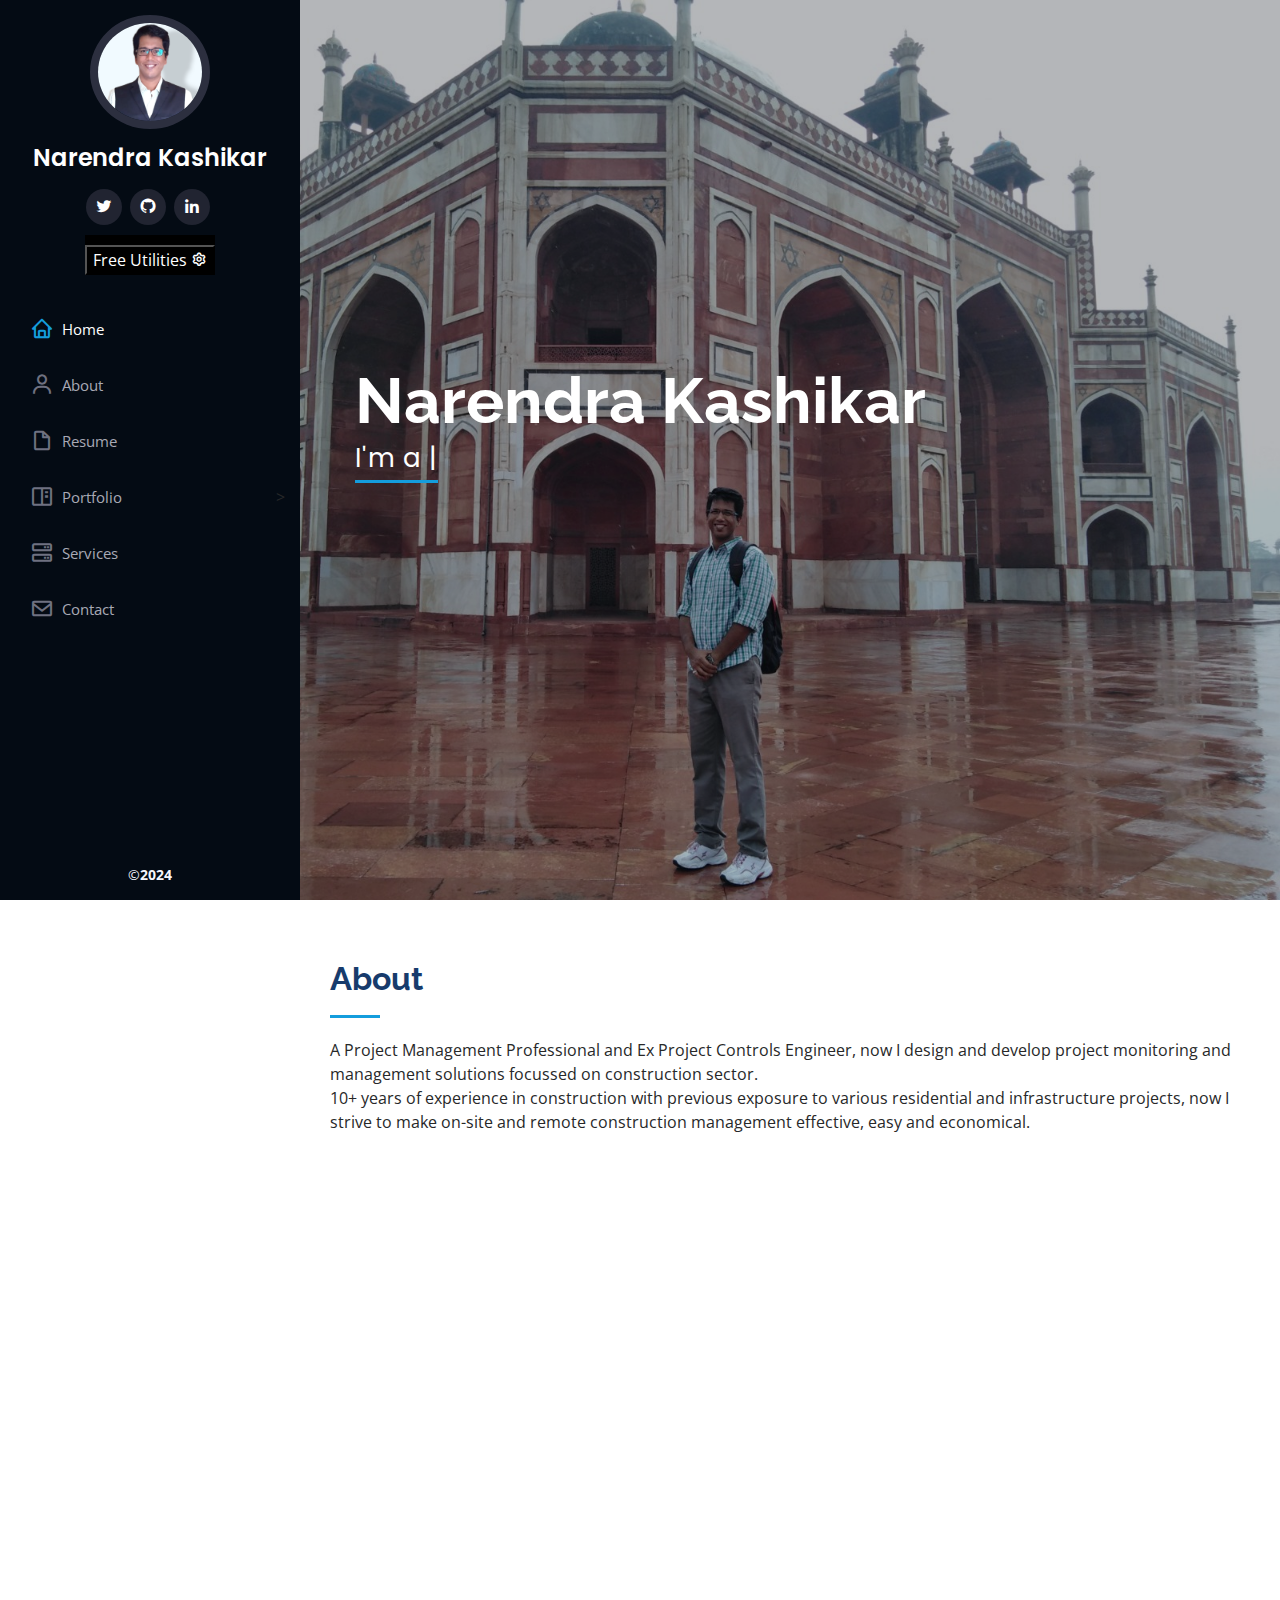
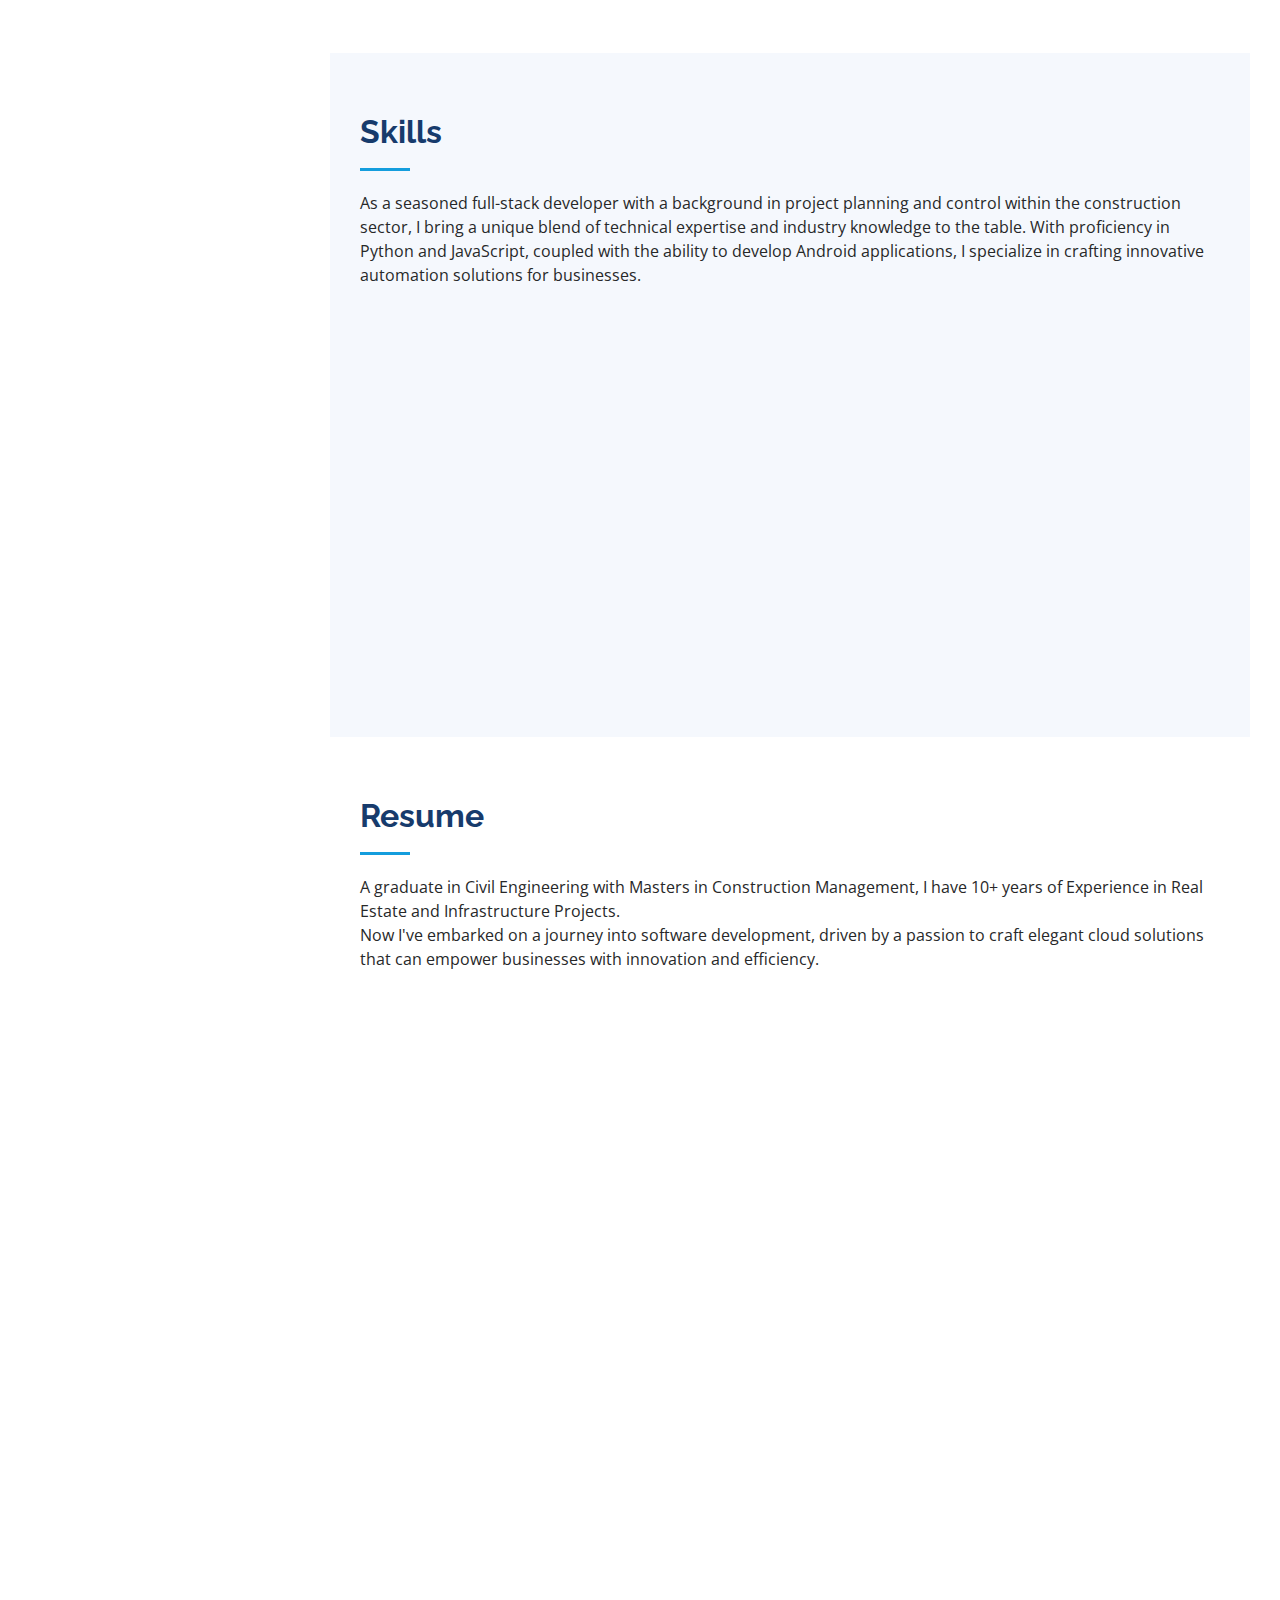
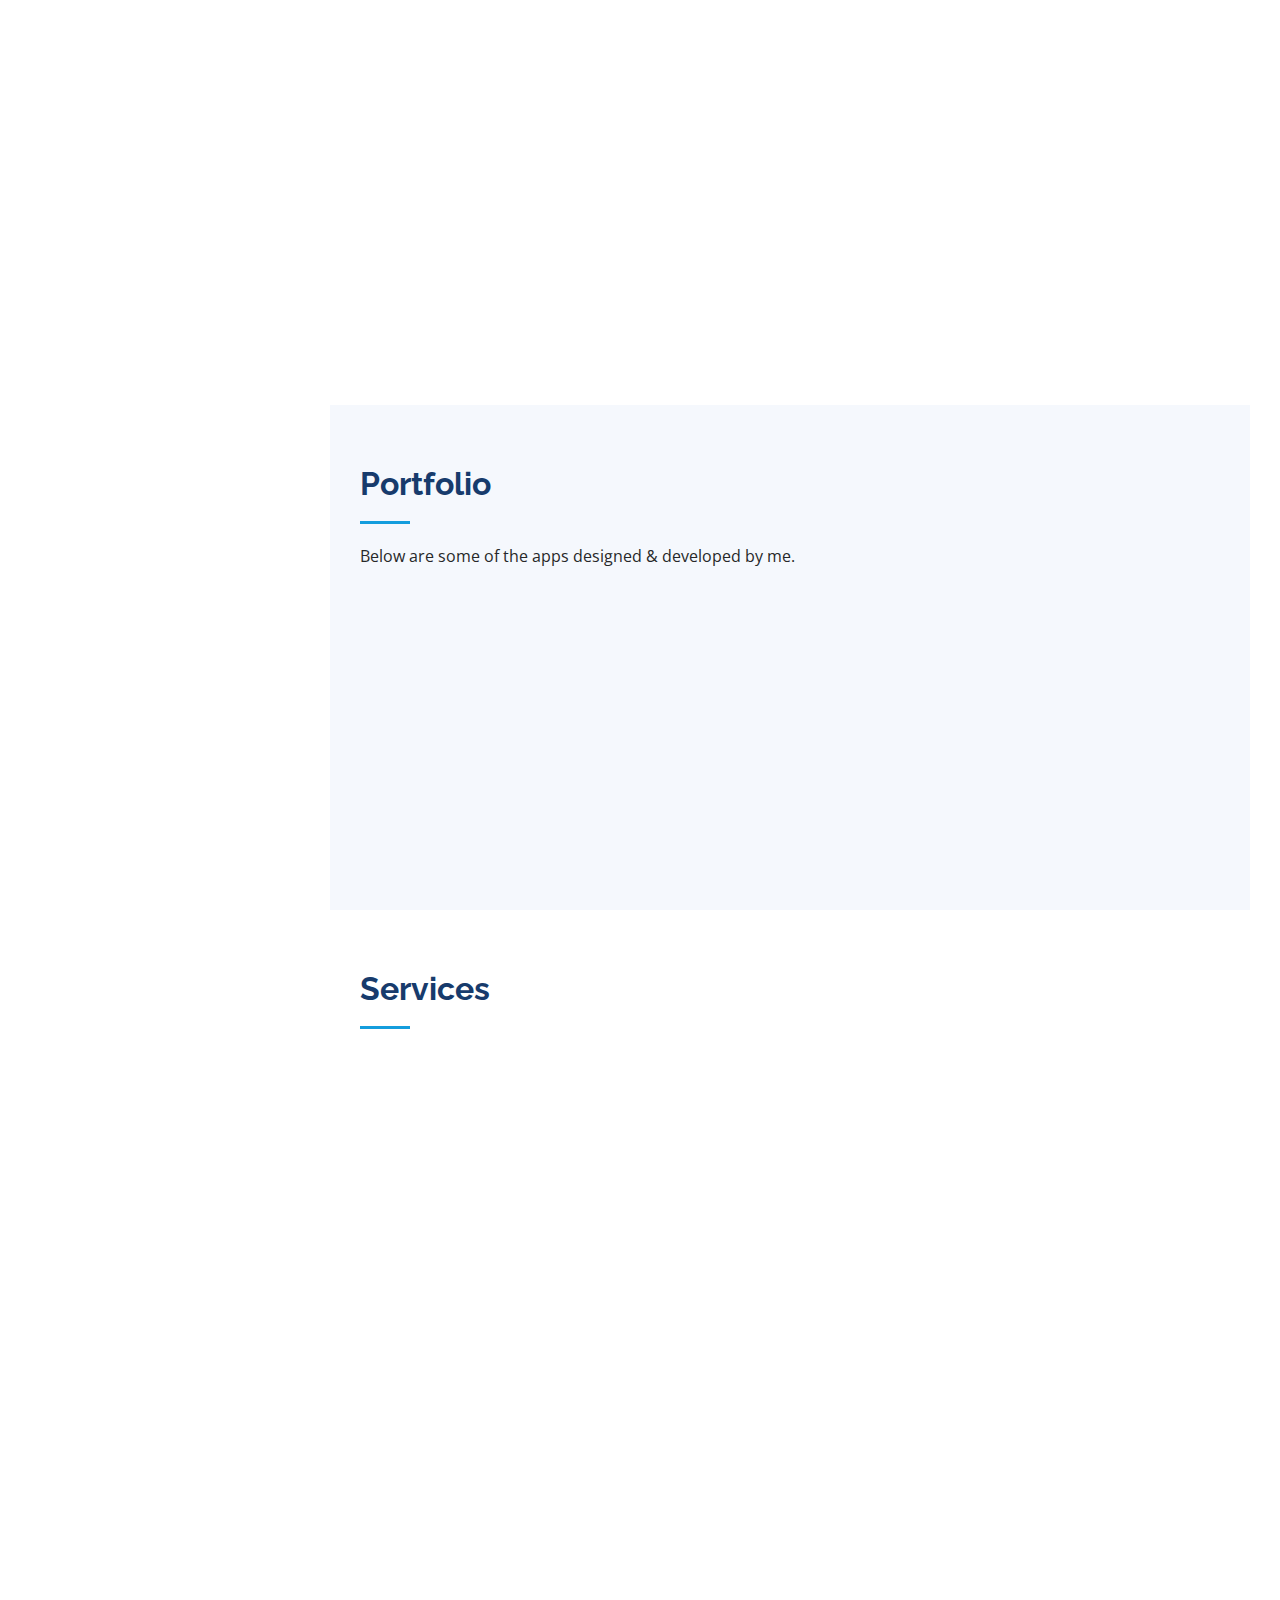
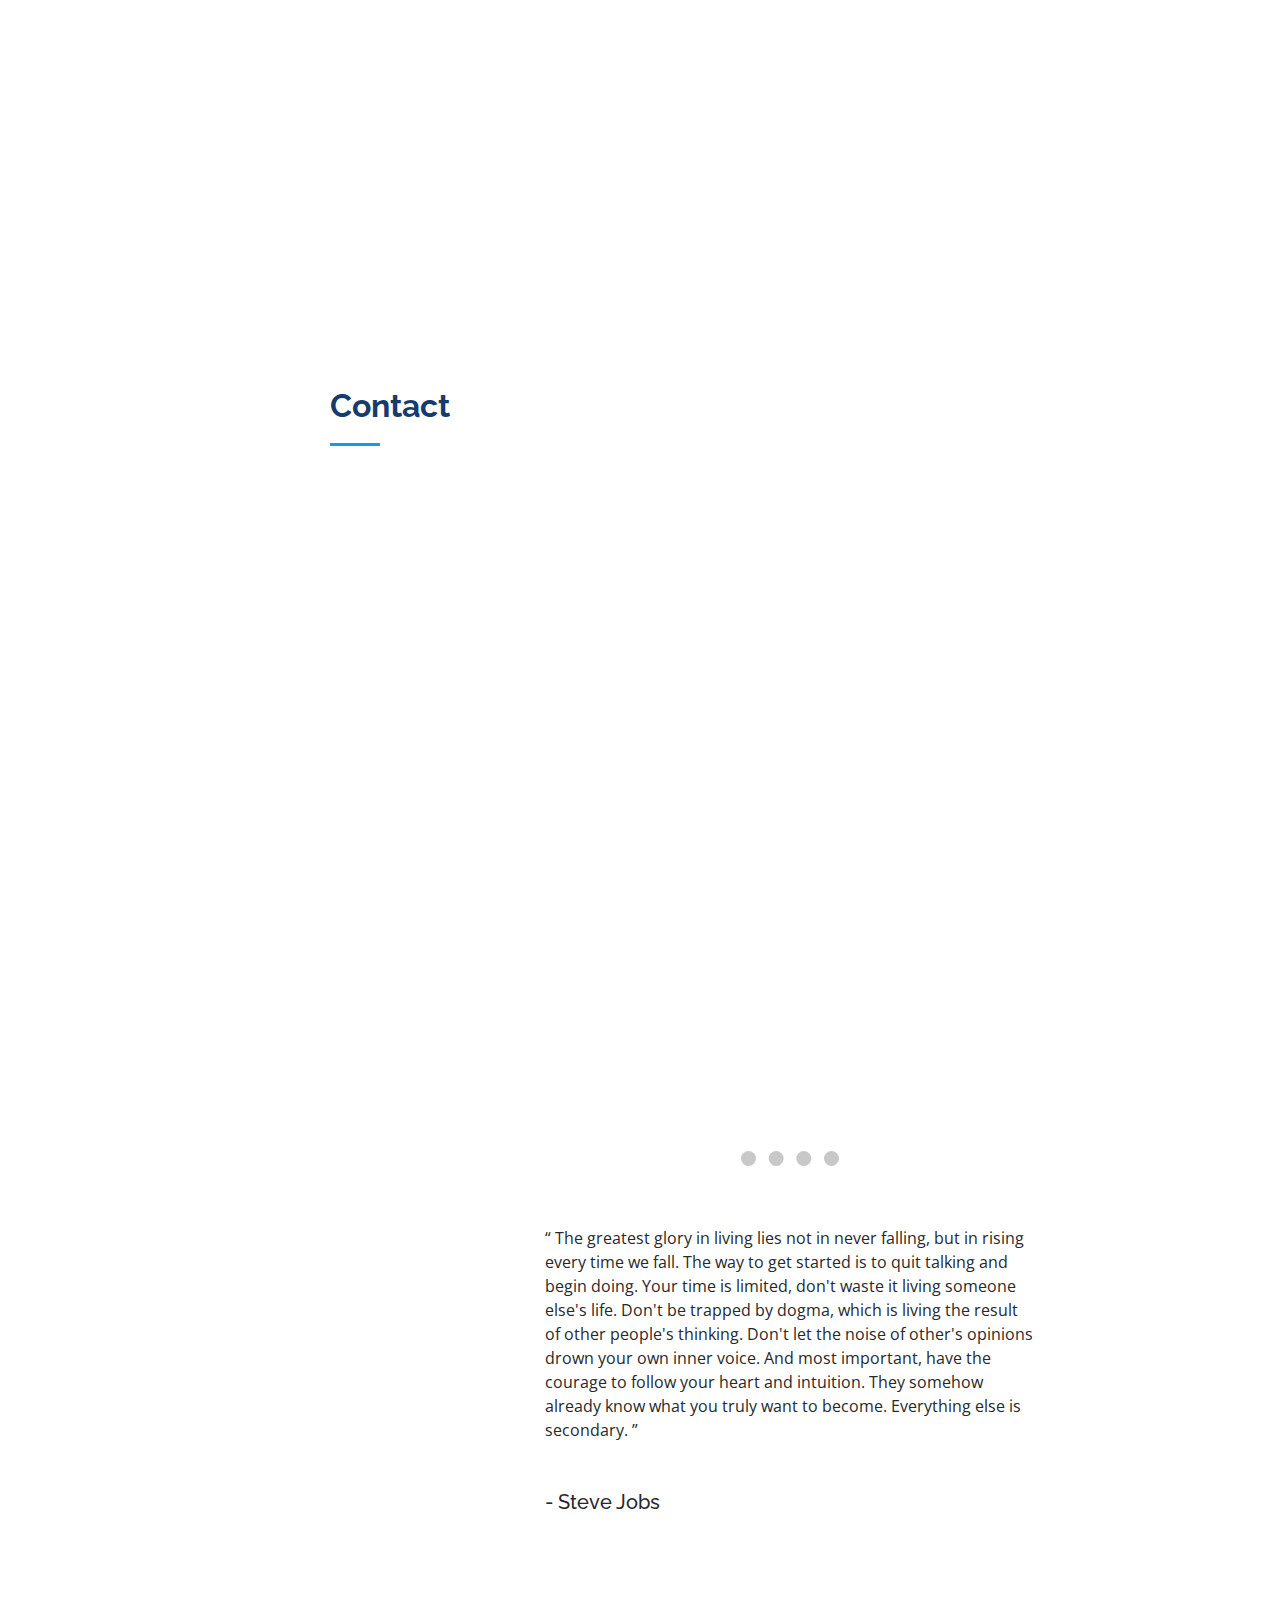
==== commit f7414089: "add todo app" ====
--- a/index.html
+++ b/index.html
@@ -13,9 +13,10 @@
   <link href="assets/img/favicon.ico" rel="icon">
   <link href="assets/img/apple-touch-icon.png" rel="apple-touch-icon">
   <meta property="og:image" content="https://narendravk.github.io/assets/img/hero-bg.jpeg" />
+  <meta property="og:image" content="https://narendravk.github.io/assets/img/profile-img.png" />
   <meta property="og:image:type" content="image/jpeg">
-  <meta property="og:image:width" content="1024">
-  <meta property="og:image:height" content="1024">
+  <meta property="og:image:width" content="300">
+  <meta property="og:image:height" content="300">
   <meta property="og:type" content="website" />
   <meta property="og:url" content="https://narendravk.github.io/"/>
   <meta property="og:title" content="Narendra Kashikar" />
@@ -51,7 +52,15 @@
           <a href="https://linkedin.com/narendravishnu" class="linkedin"><i class="bx bxl-linkedin"></i></a>
         </div>
       </div>
-
+      <div class="dropdown">
+        <button class="dropbtn">Free Utilities
+          <i class="bx bx-cog"></i>
+        </button>
+        <div class="dropdown-content">
+          <a href="countdown.html">Countdown App</a>
+          <a href="/todo">To Do App</a>
+        </div>
+      </div>
       <nav id="navbar" class="nav-menu navbar">
         <ul>
           <li><a href="#hero" class="nav-link scrollto active"><i class="bx bx-home"></i> <span>Home</span></a></li>
@@ -60,7 +69,8 @@
           <li><a href="#portfolio" class="nav-link scrollto"><i class="bx bx-book-content"></i> <span>Portfolio</span></a></li>
           <li><a href="#services" class="nav-link scrollto"><i class="bx bx-server"></i> <span>Services</span></a></li>
           <li><a href="#contact" class="nav-link scrollto"><i class="bx bx-envelope"></i> <span>Contact</span></a></li>
-        </ul>
+          <br><br>
+        </ul>>
       </nav><!-- .nav-menu -->
     </div>
   </header><!-- End Header -->
--- a/assets/css/style.css
+++ b/assets/css/style.css
@@ -1,10 +1,3 @@
-/**
-* Template Name: iPortfolio
-* Template URL: https://bootstrapmade.com/iportfolio-bootstrap-portfolio-websites-template/
-* Updated: Mar 17 2024 with Bootstrap v5.3.3
-* Author: BootstrapMade.com
-* License: https://bootstrapmade.com/license/
-*/
 
 /*--------------------------------------------------------------
 # General
@@ -243,6 +236,7 @@
   height: 100vh;
   background: url("../img/hero-bg.jpeg") top left;
   background-size:cover;
+  background-repeat: no-repeat;
 }
 
 #hero:before {
@@ -1117,4 +1111,46 @@
     transition: 0.4s;
     border-radius: 4px;
     align-self: center;
+}
+
+
+/*
+For dropdown button in navbar
+*/
+
+.dropdown,.dropbtn{
+  background-color: black;
+  color: white;
+  margin: 10px auto 0px auto;
+}
+.dropdown:hover .dropbtn {
+  background-color: greenyellow;
+  color: black;
+}
+
+.dropdown-content {
+  display: none;
+  position: absolute;
+  background-color: greenyellow;
+  min-width: 160px;
+  box-shadow: 0px 8px 16px 0px rgba(0,0,0,0.2);
+  z-index: 1;
+}
+
+.dropdown-content a {
+  float: none;
+  color: black;
+  padding: 12px 16px;
+  text-decoration: none;
+  display: block;
+  text-align: left;
+}
+
+.dropdown-content a:hover {
+  background-color:wheat;
+  color: #040b14;
+}
+
+.dropdown:hover .dropdown-content {
+  display: block;
 }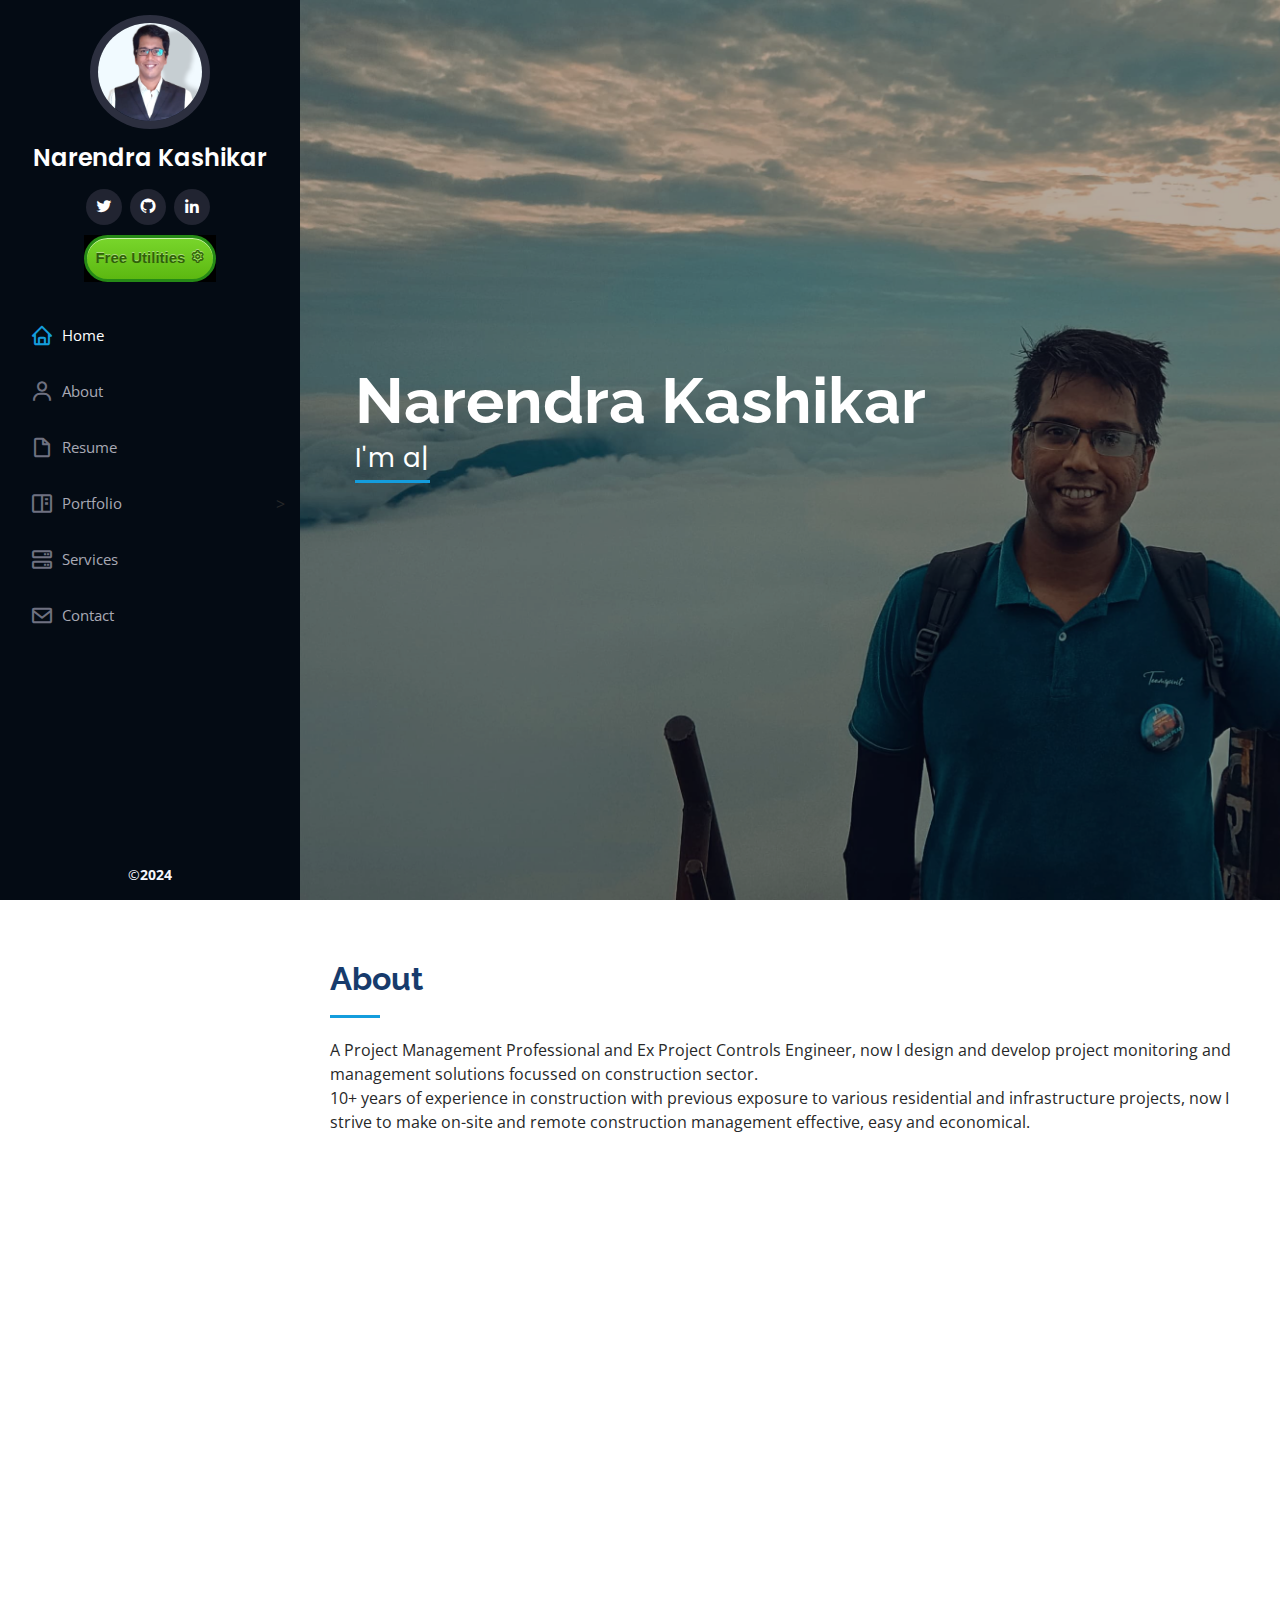
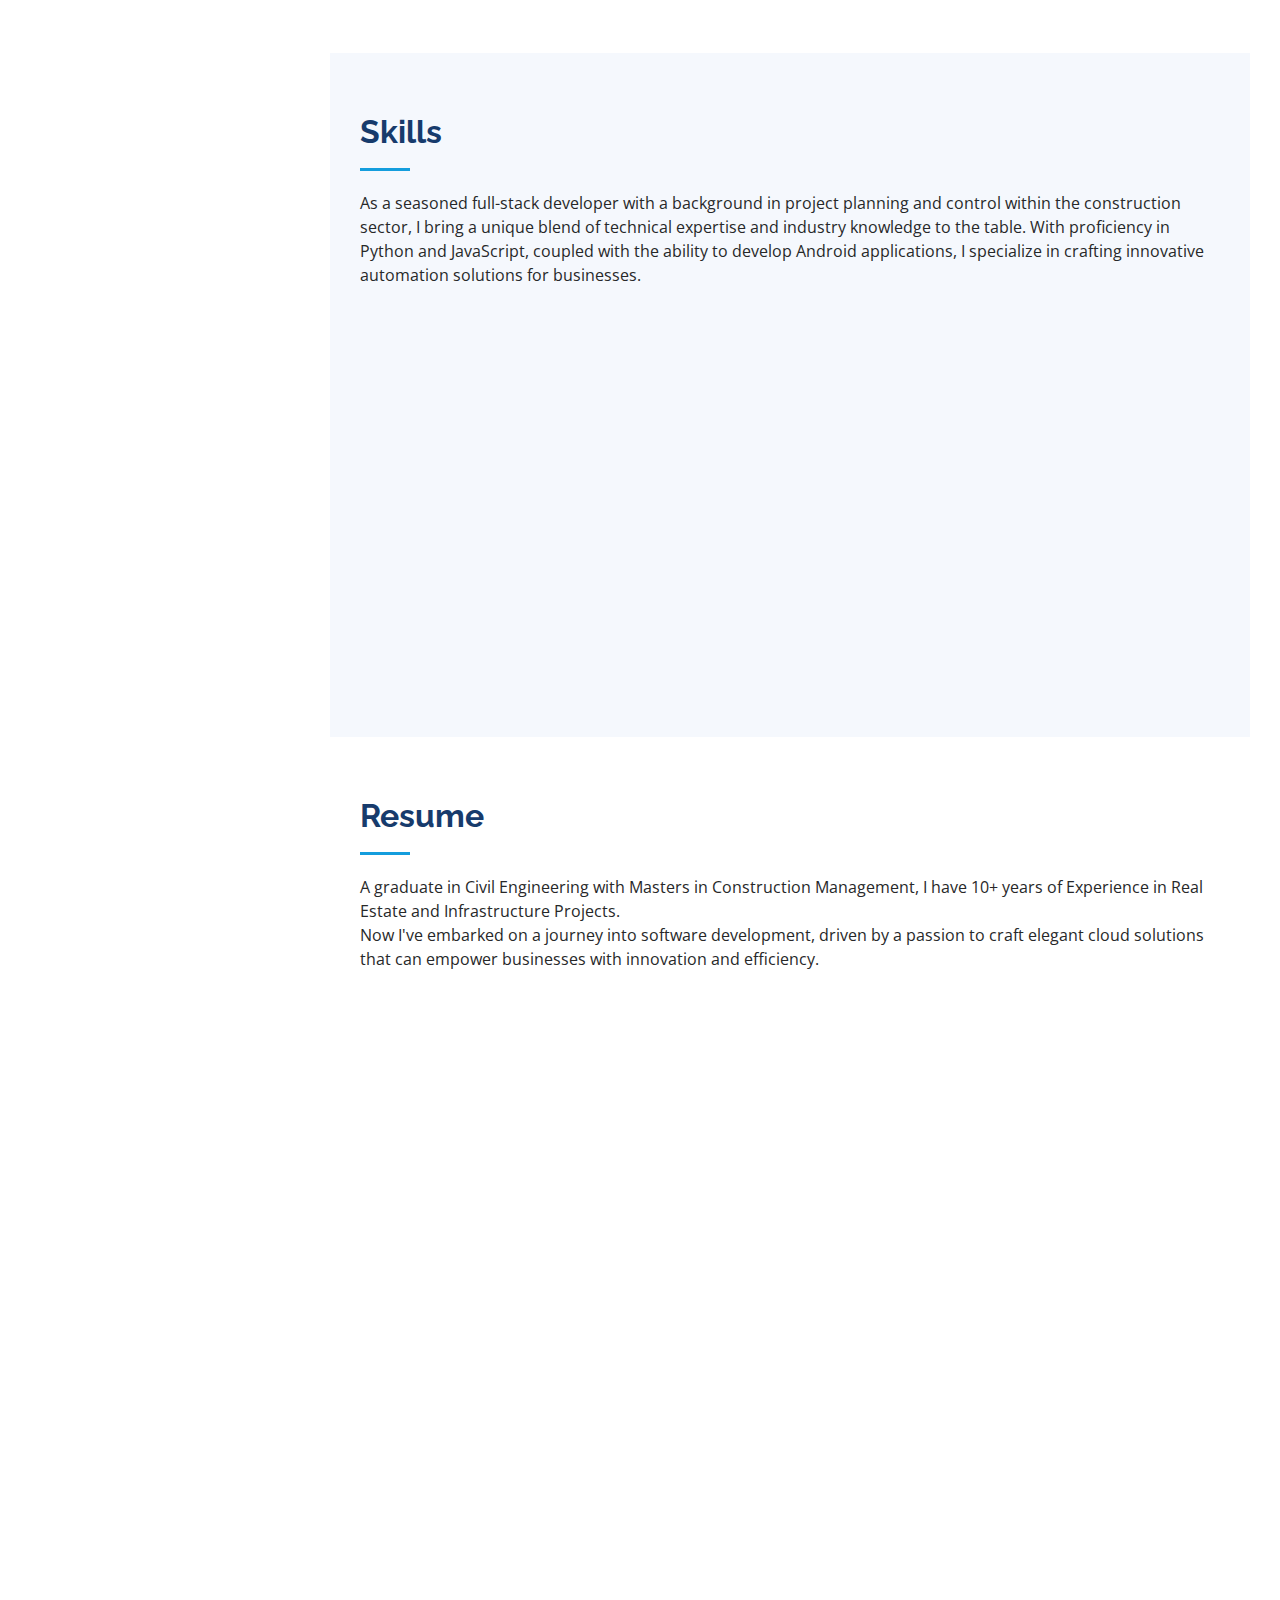
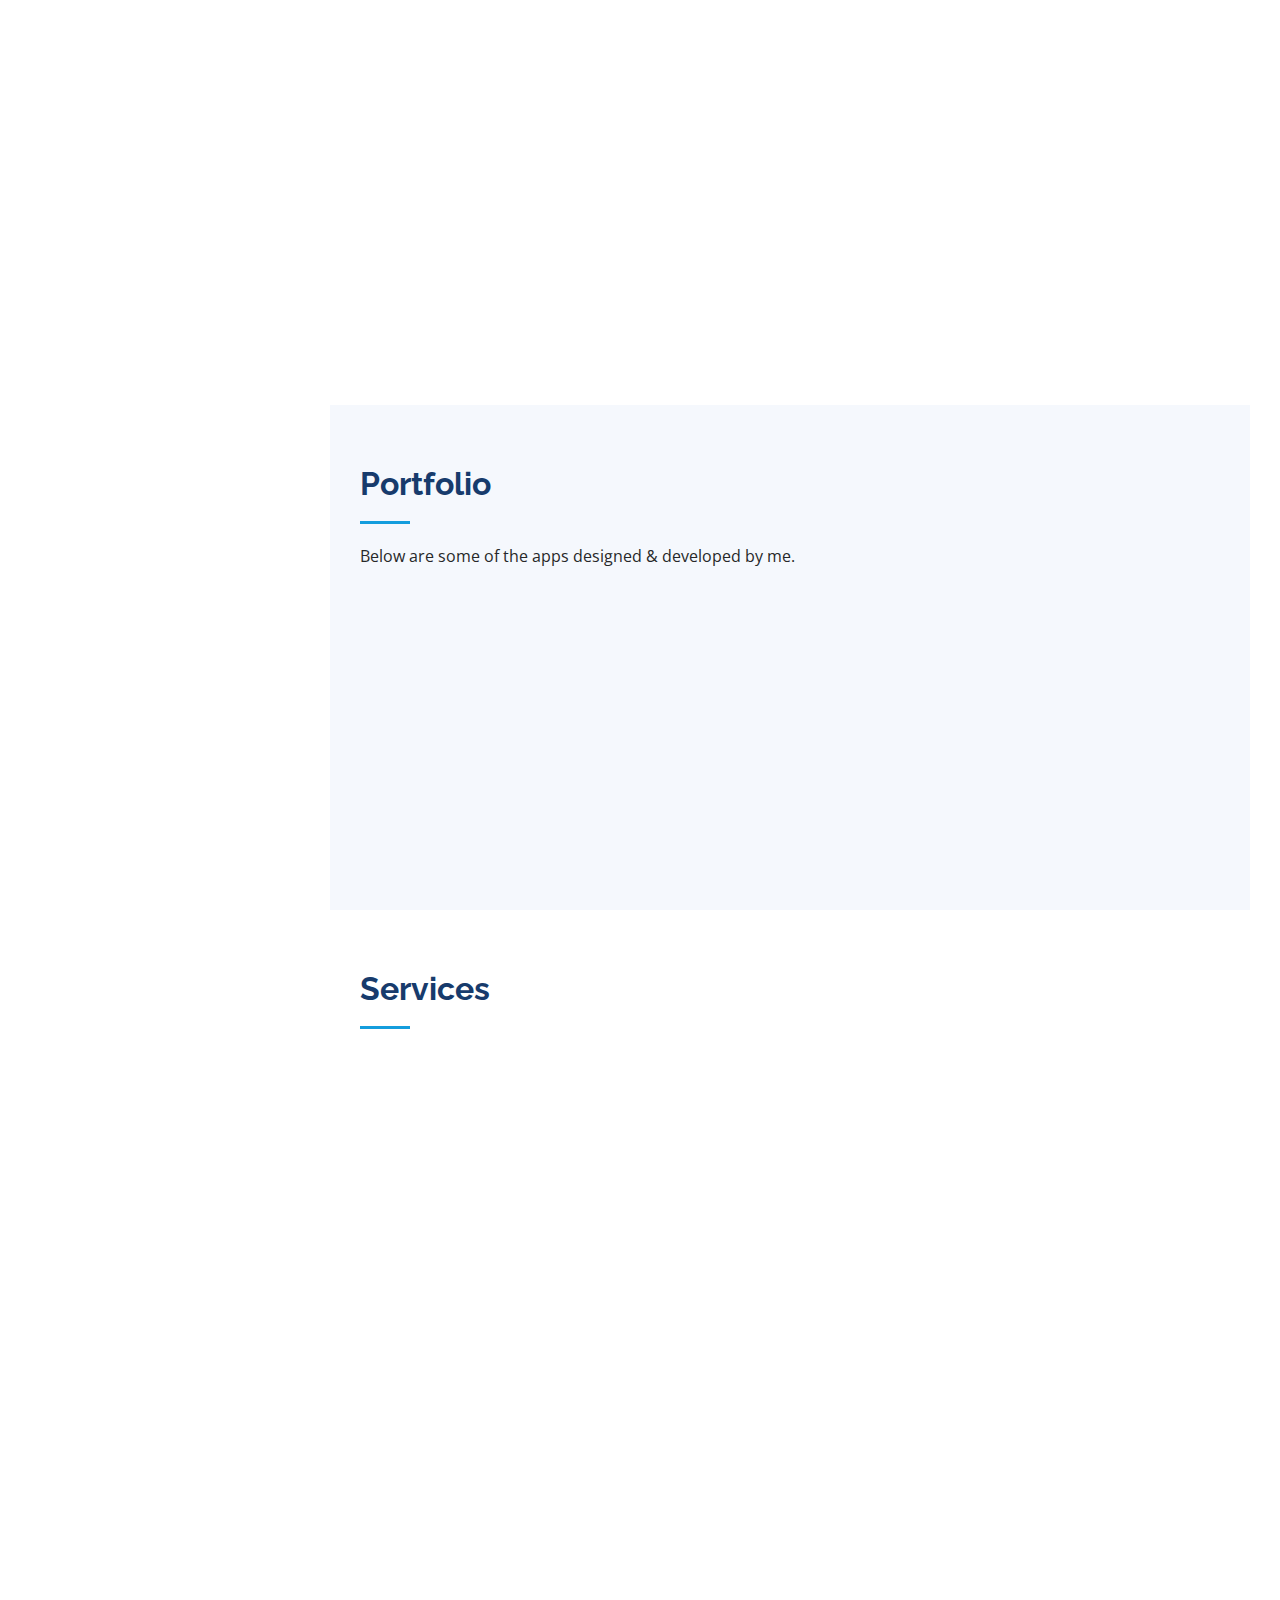
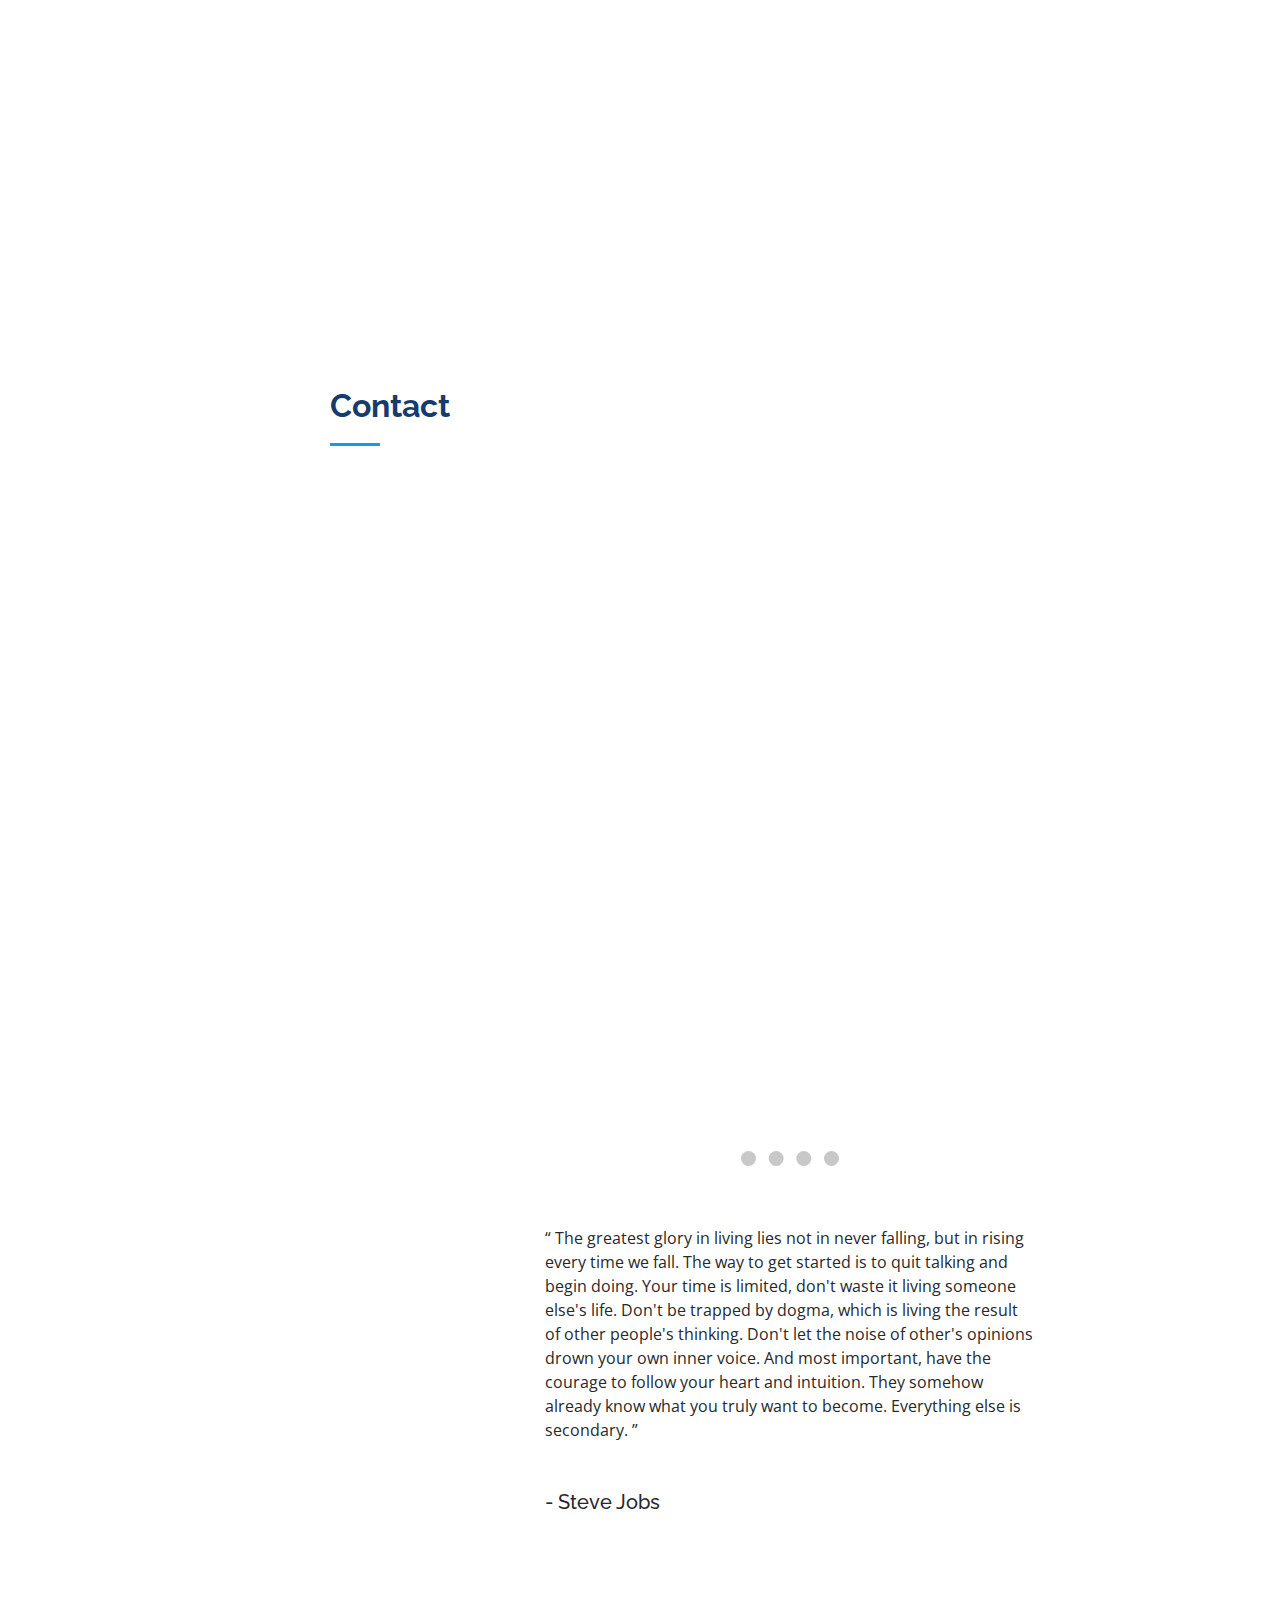
==== commit d3b07b45: "Add experience module to cv-gen" ====
--- a/index.html
+++ b/index.html
@@ -58,7 +58,8 @@
         </button>
         <div class="dropdown-content">
           <a href="countdown.html">Countdown App</a>
-          <a href="/todo">To Do App</a>
+          <a href="todo.html">To Do App</a>
+          <a href="cv-generator.html">CV Generator</a>
         </div>
       </div>
       <nav id="navbar" class="nav-menu navbar">
--- a/assets/css/style.css
+++ b/assets/css/style.css
@@ -1118,12 +1118,12 @@
 For dropdown button in navbar
 */
 
-.dropdown,.dropbtn{
+.dropdown{
   background-color: black;
   color: white;
   margin: 10px auto 0px auto;
 }
-.dropdown:hover .dropbtn {
+.dropdown:hover {
   background-color: greenyellow;
   color: black;
 }
@@ -1153,4 +1153,25 @@
 
 .dropdown:hover .dropdown-content {
   display: block;
+}
+
+.dropbtn {
+	box-shadow:inset 0px 1px 0px 0px #caefab;
+	background:linear-gradient(to bottom, #77d42a 5%, #5cb811 100%);
+	background-color:#77d42a;
+	border-radius:25px;
+	border:3px solid #268a16;
+	display:inline-block;
+	cursor:pointer;
+	color:#306108;
+	font-family:Arial;
+	font-size:15px;
+	font-weight:bold;
+	padding:9px 8px;
+	text-decoration:none;
+	text-shadow:0px -1px 0px #aade7c;
+}
+.dropbtn:hover {
+	background:linear-gradient(to bottom, #5cb811 5%, #77d42a 100%);
+	background-color:#5cb811;
 }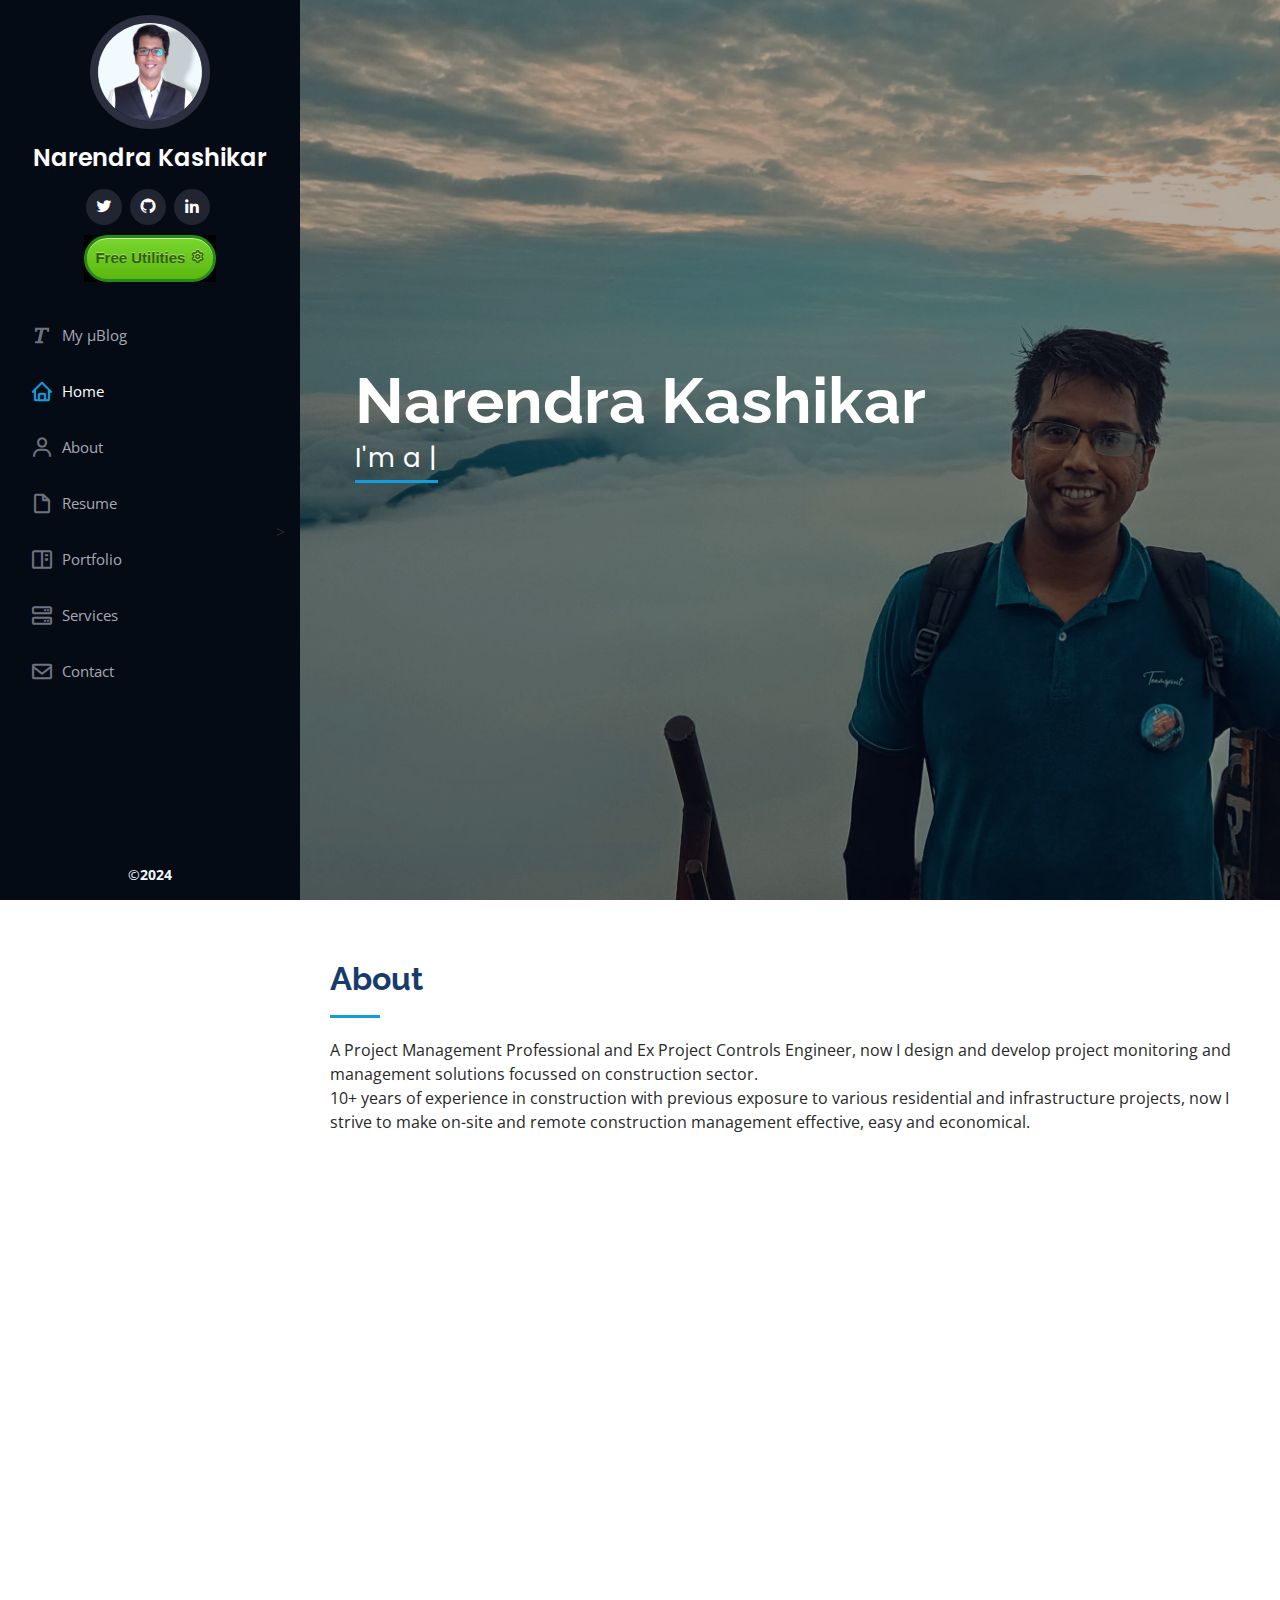
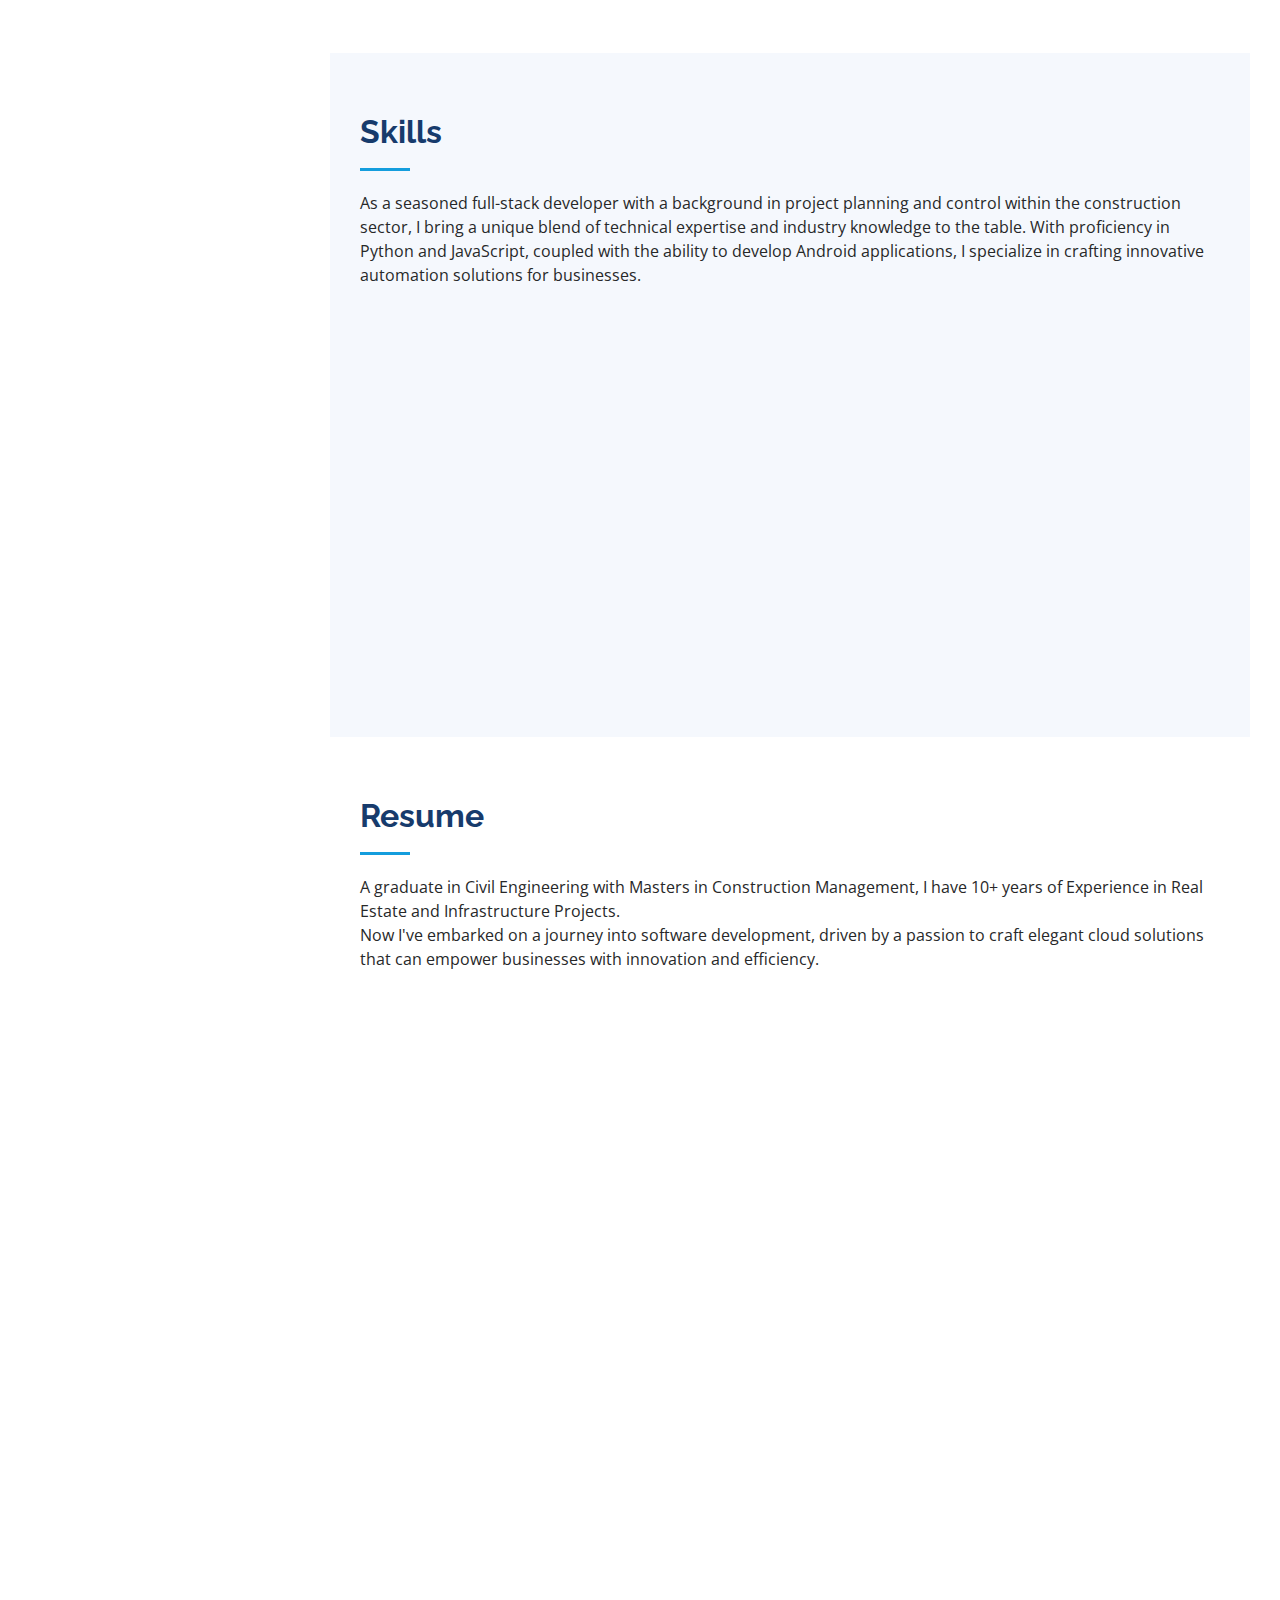
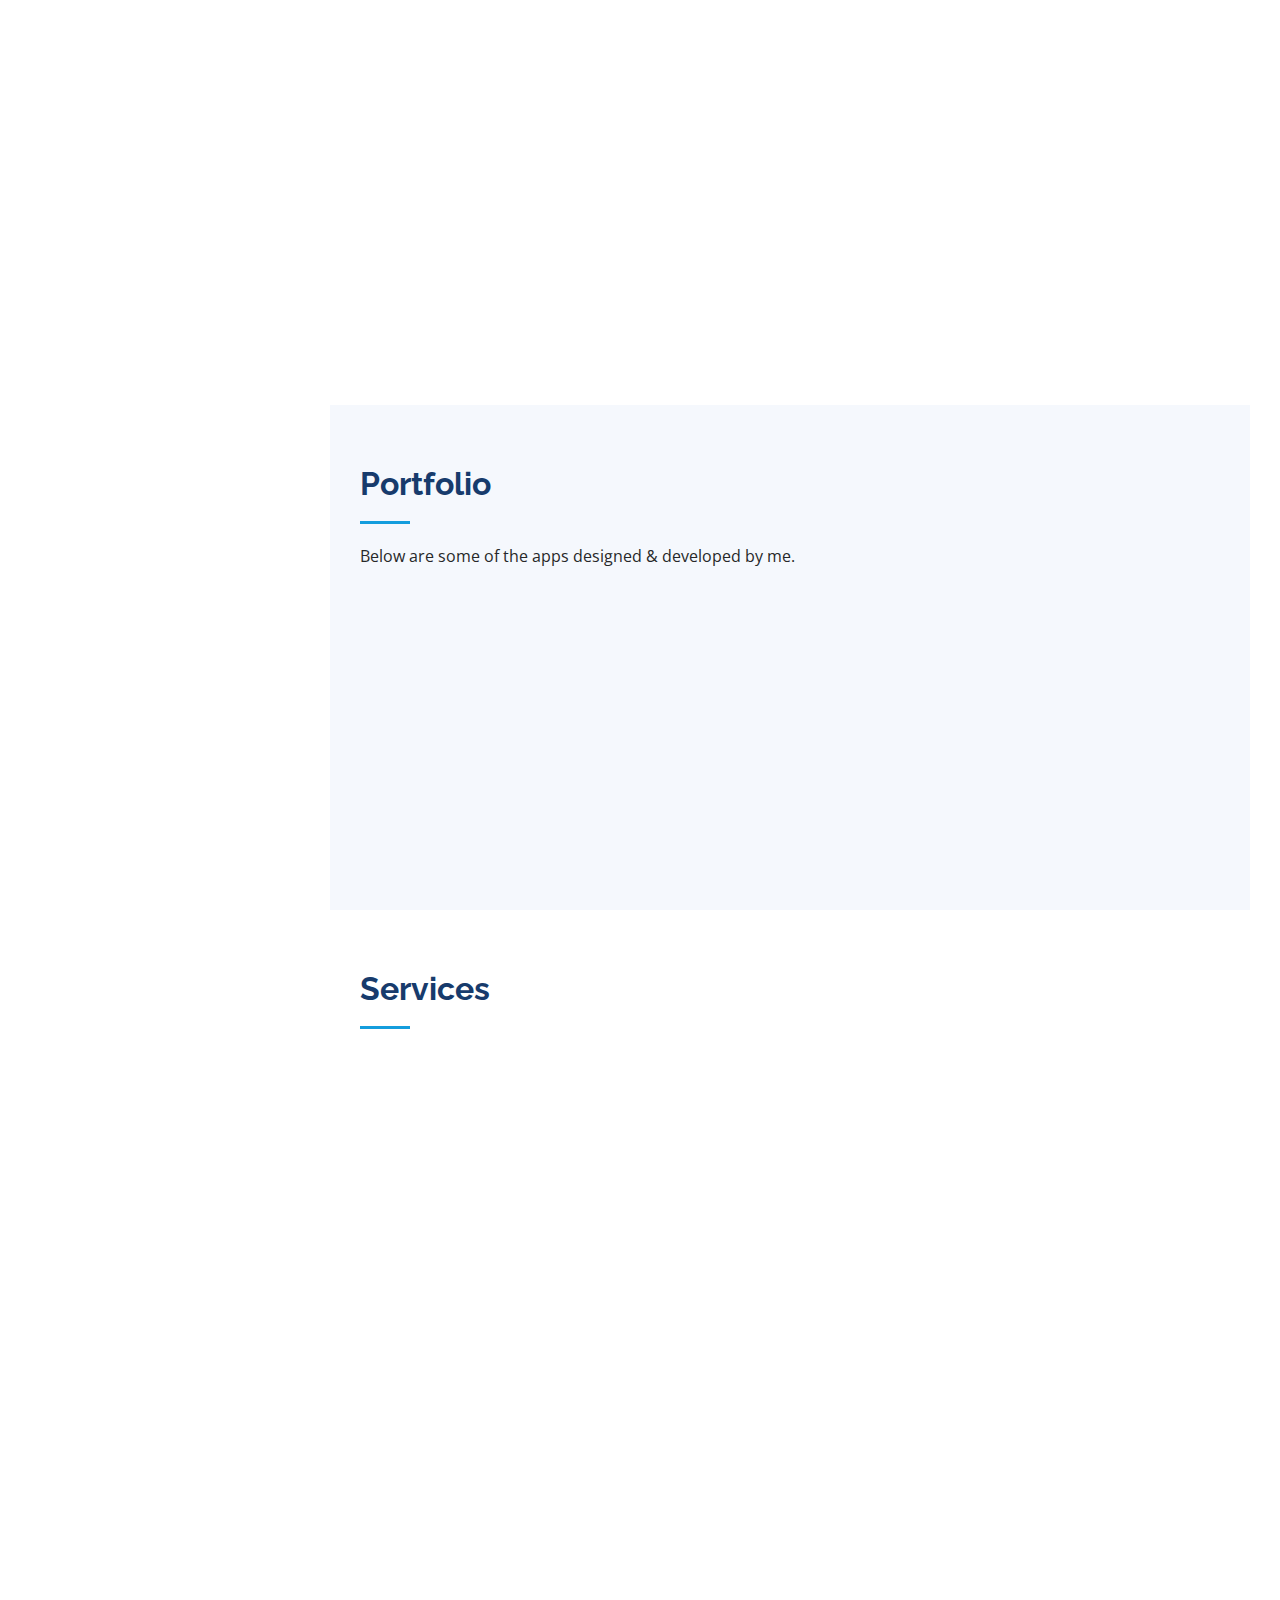
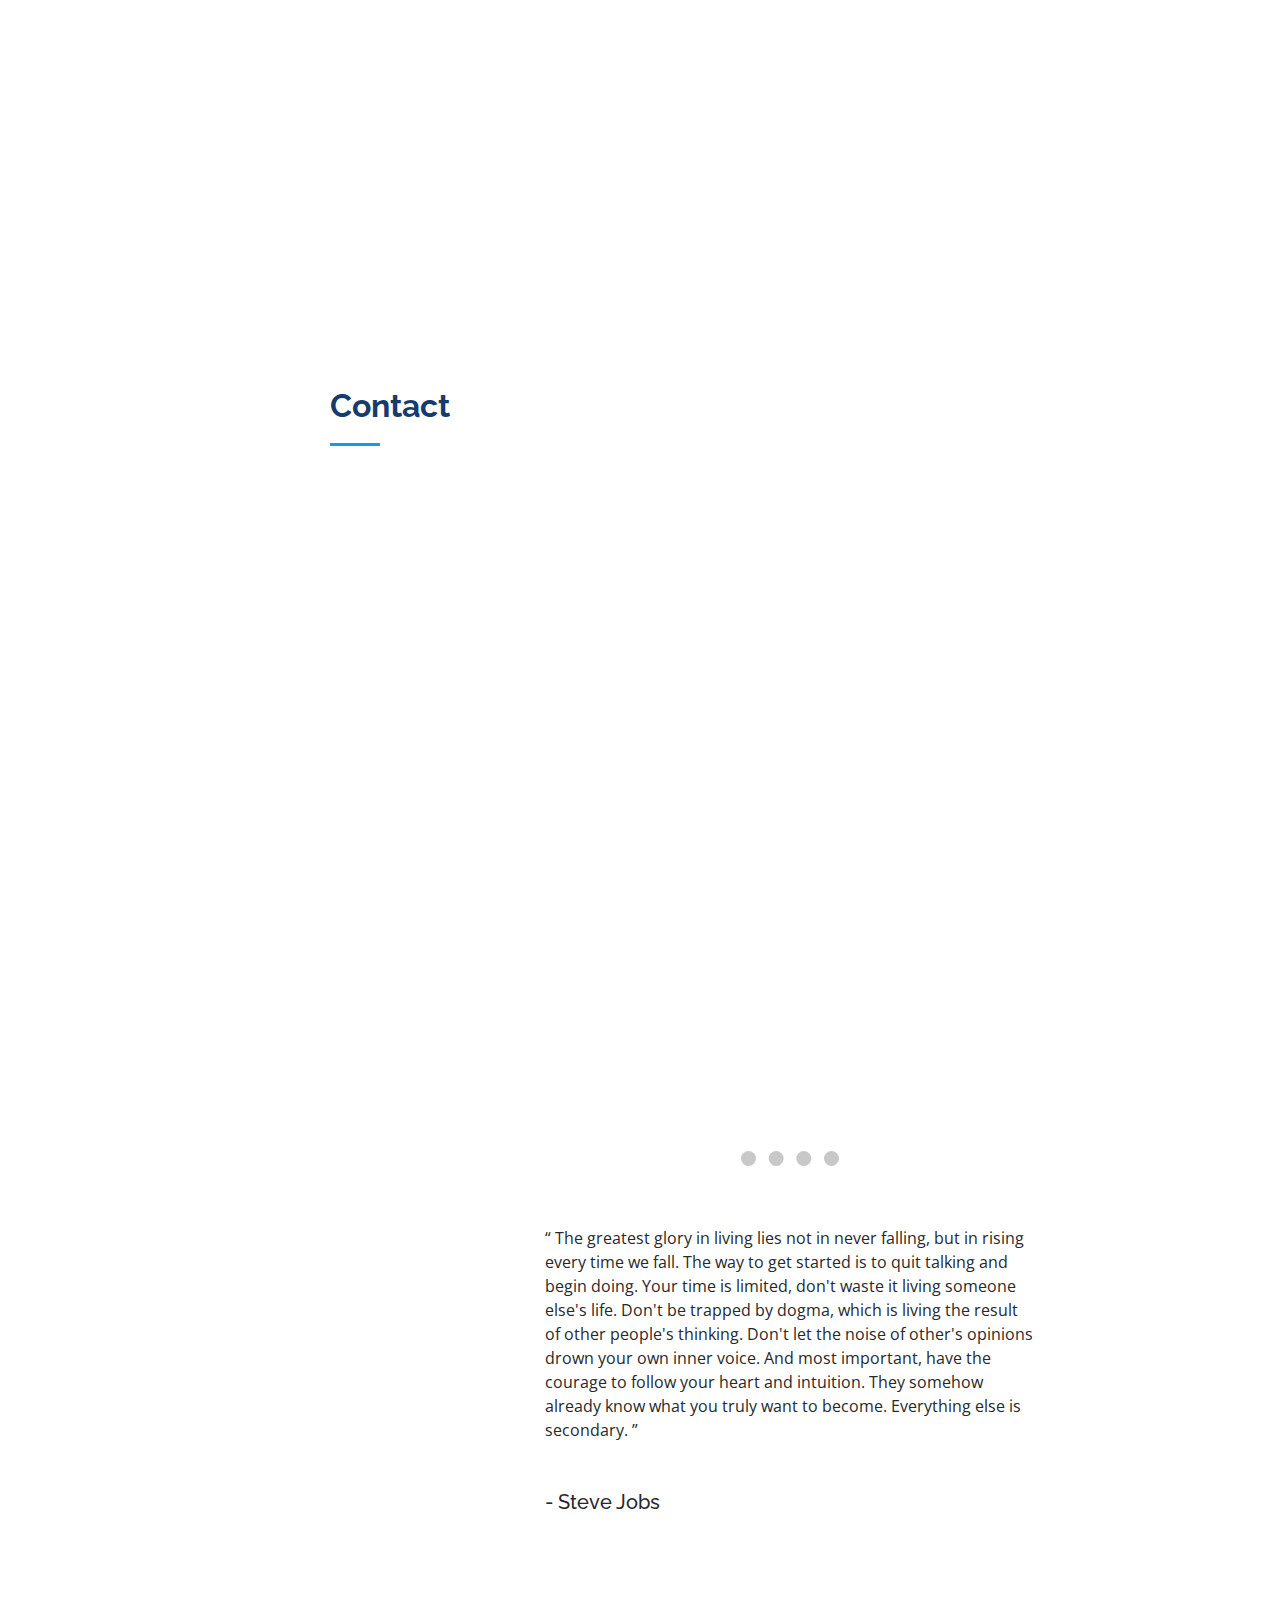
==== commit 7076b081: "Add qr-generator and publish blog" ====
--- a/index.html
+++ b/index.html
@@ -60,10 +60,12 @@
           <a href="countdown.html">Countdown App</a>
           <a href="todo.html">To Do App</a>
           <a href="cv-generator.html">CV Generator</a>
+          <a href="qr-generator.html">QR Code Generator</a>
         </div>
       </div>
       <nav id="navbar" class="nav-menu navbar">
         <ul>
+          <li><a href="myblog.html" target="_blank" class="nav-link"><i class="bx bx-text"></i> <span>My µBlog</span></a></li>
           <li><a href="#hero" class="nav-link scrollto active"><i class="bx bx-home"></i> <span>Home</span></a></li>
           <li><a href="#about" class="nav-link scrollto"><i class="bx bx-user"></i> <span>About</span></a></li>
           <li><a href="#resume" class="nav-link scrollto"><i class="bx bx-file-blank"></i> <span>Resume</span></a></li>
--- a/assets/css/style.css
+++ b/assets/css/style.css
@@ -1103,6 +1103,9 @@
   visibility: hidden;
 }
 
+.ff-watermark {
+  visibility: hidden;
+}
 #ff-compose button{
     background: #149ddd;
     border: 0;
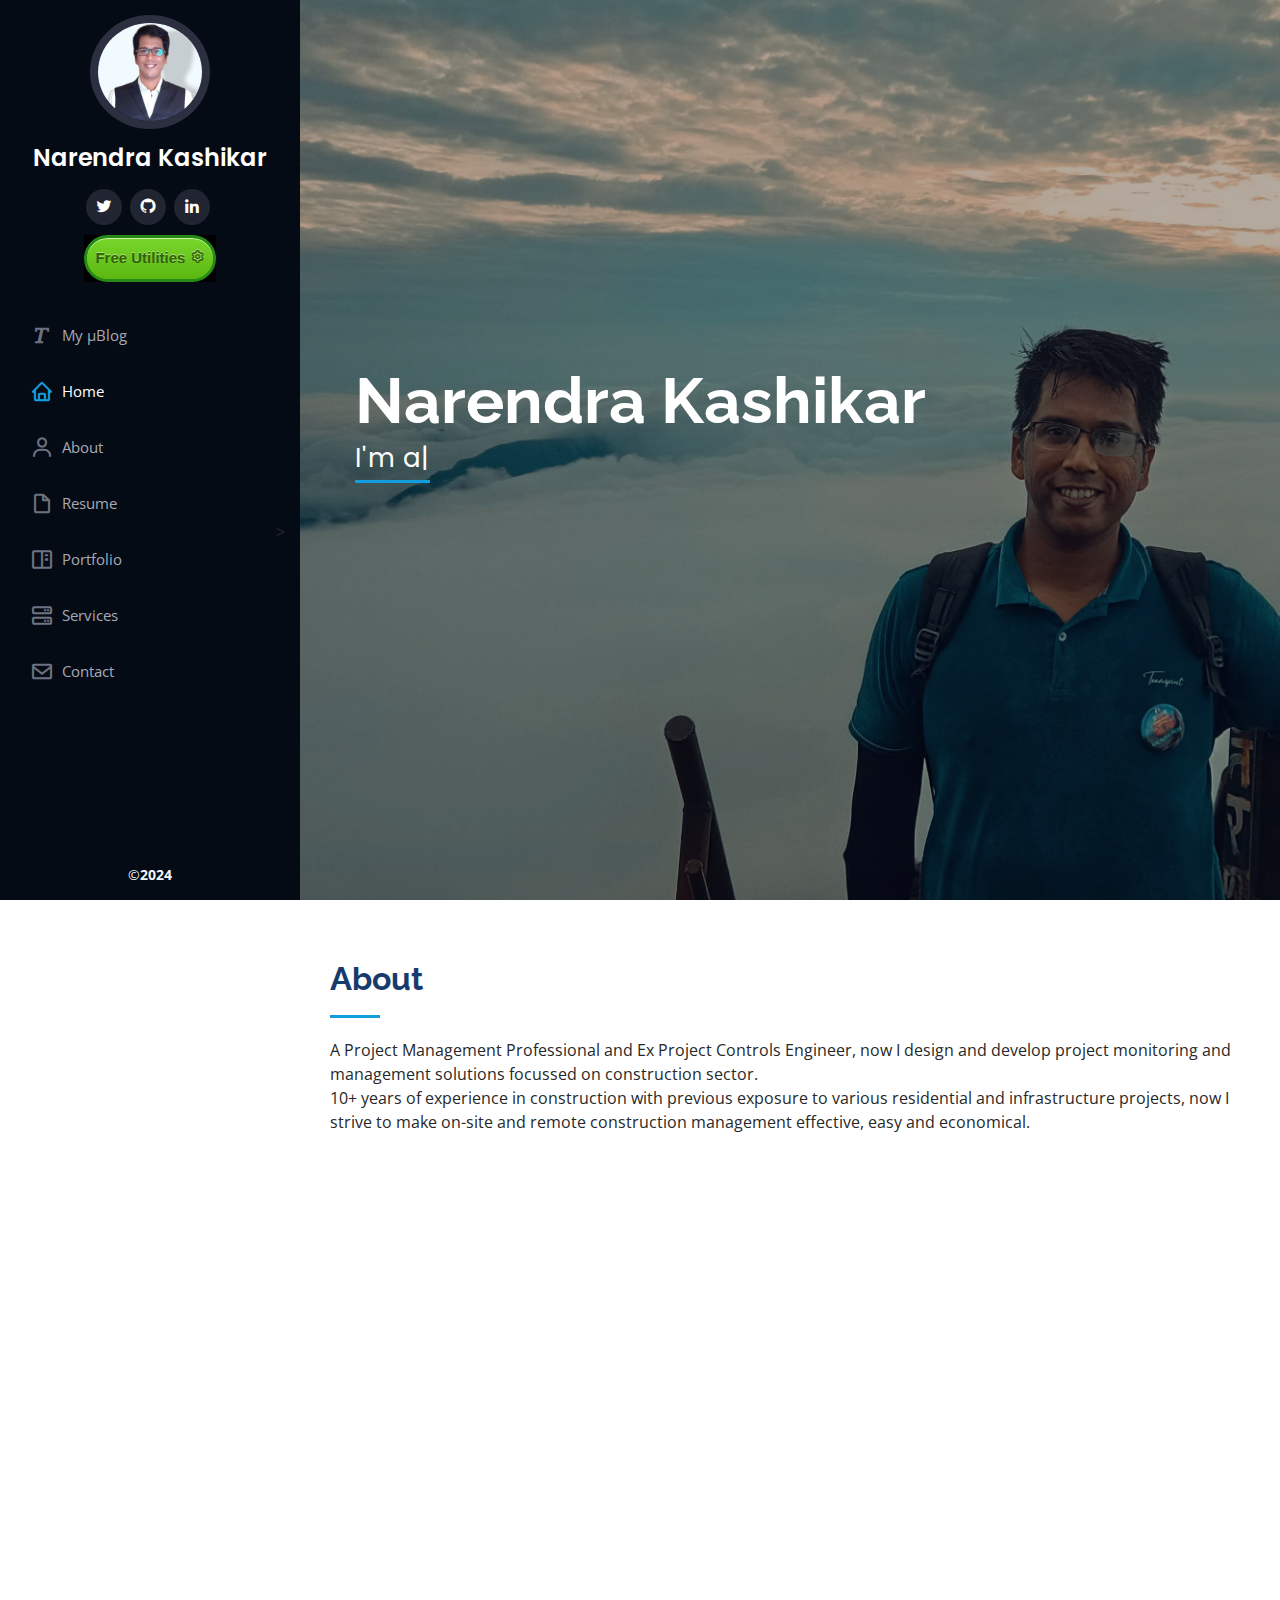
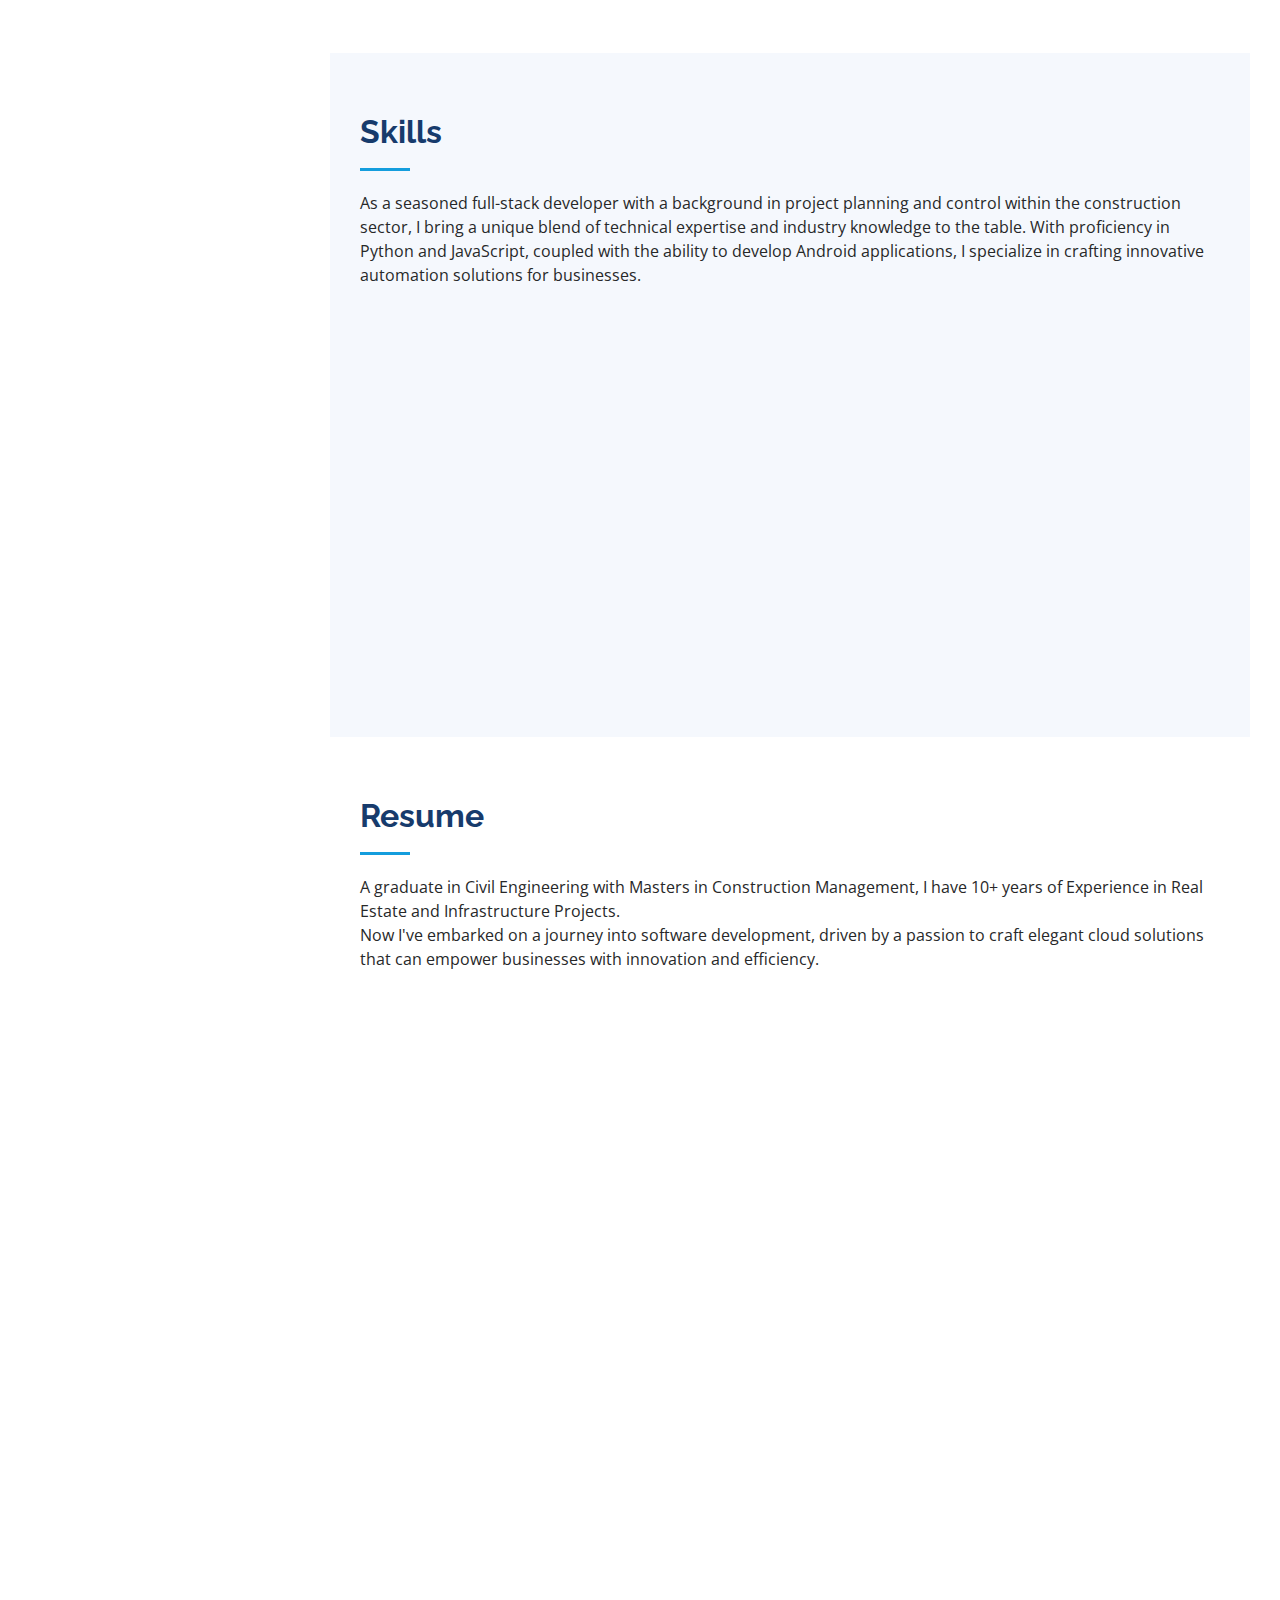
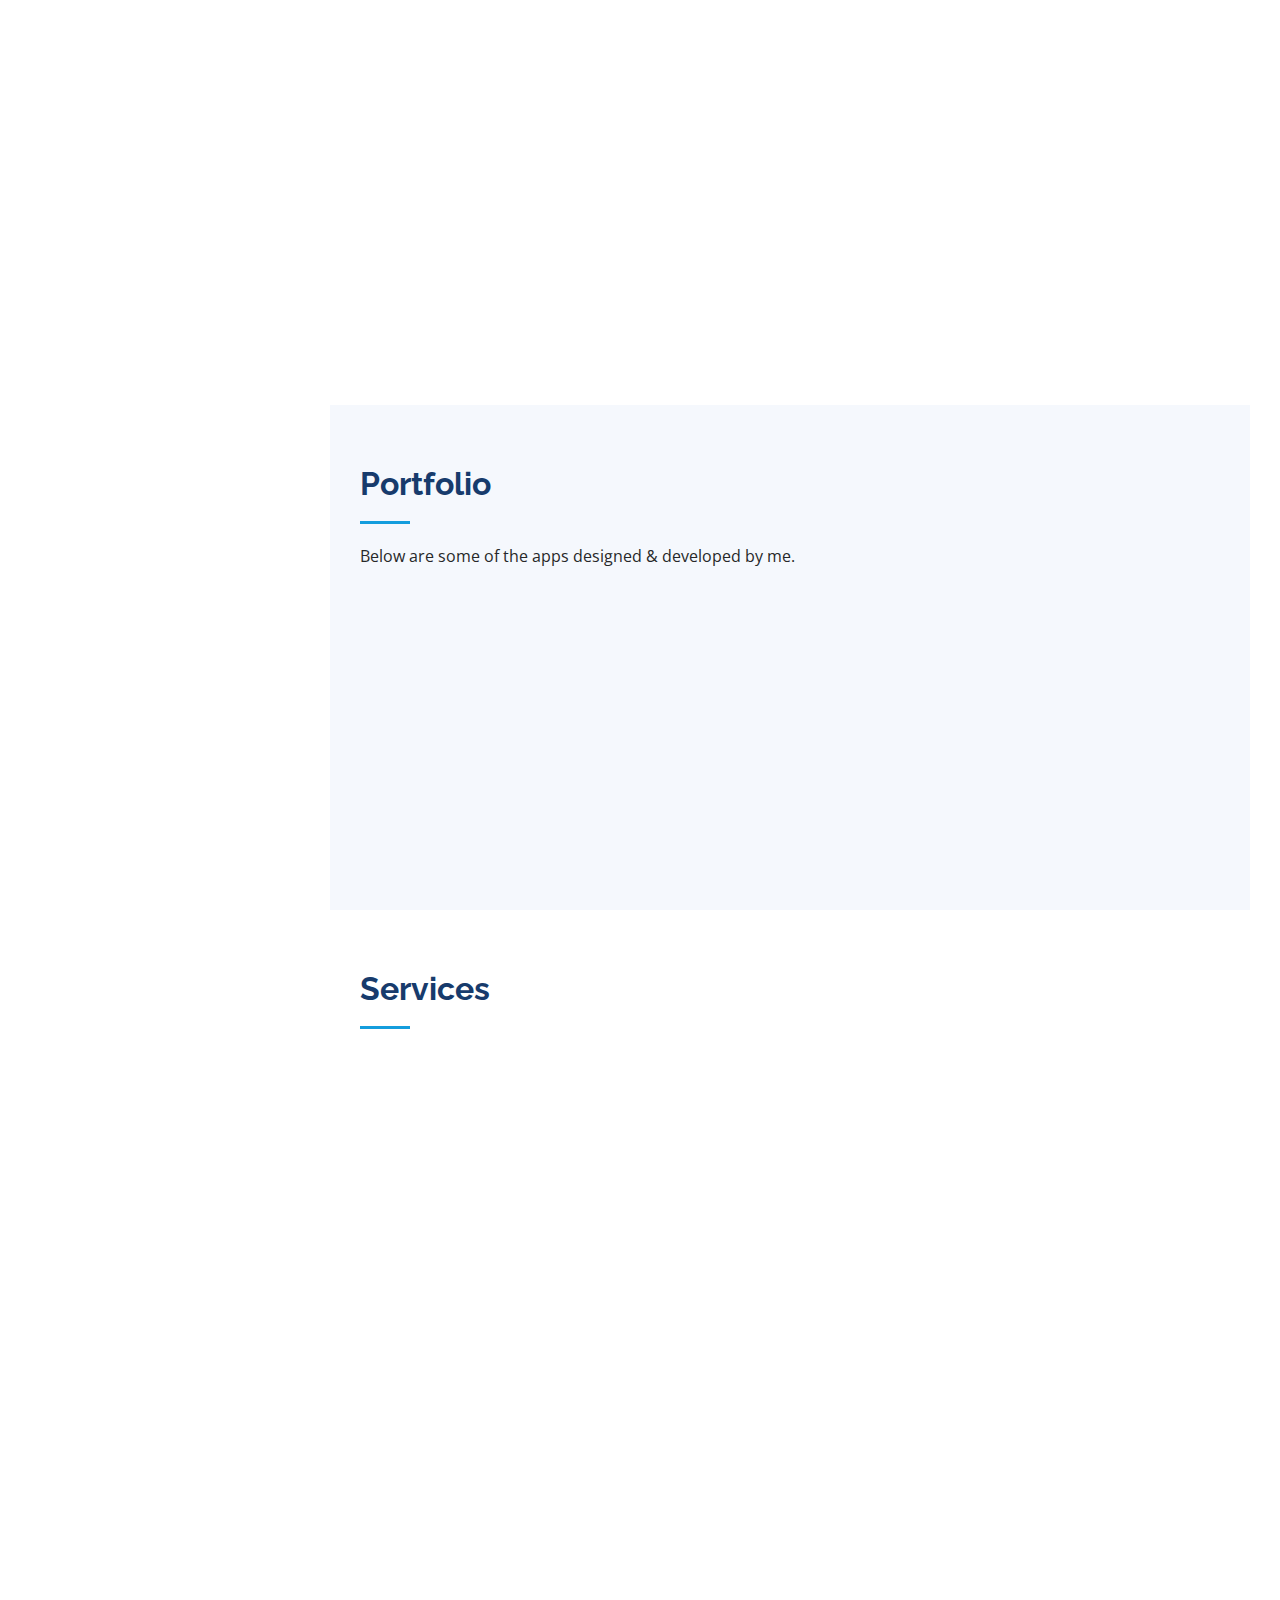
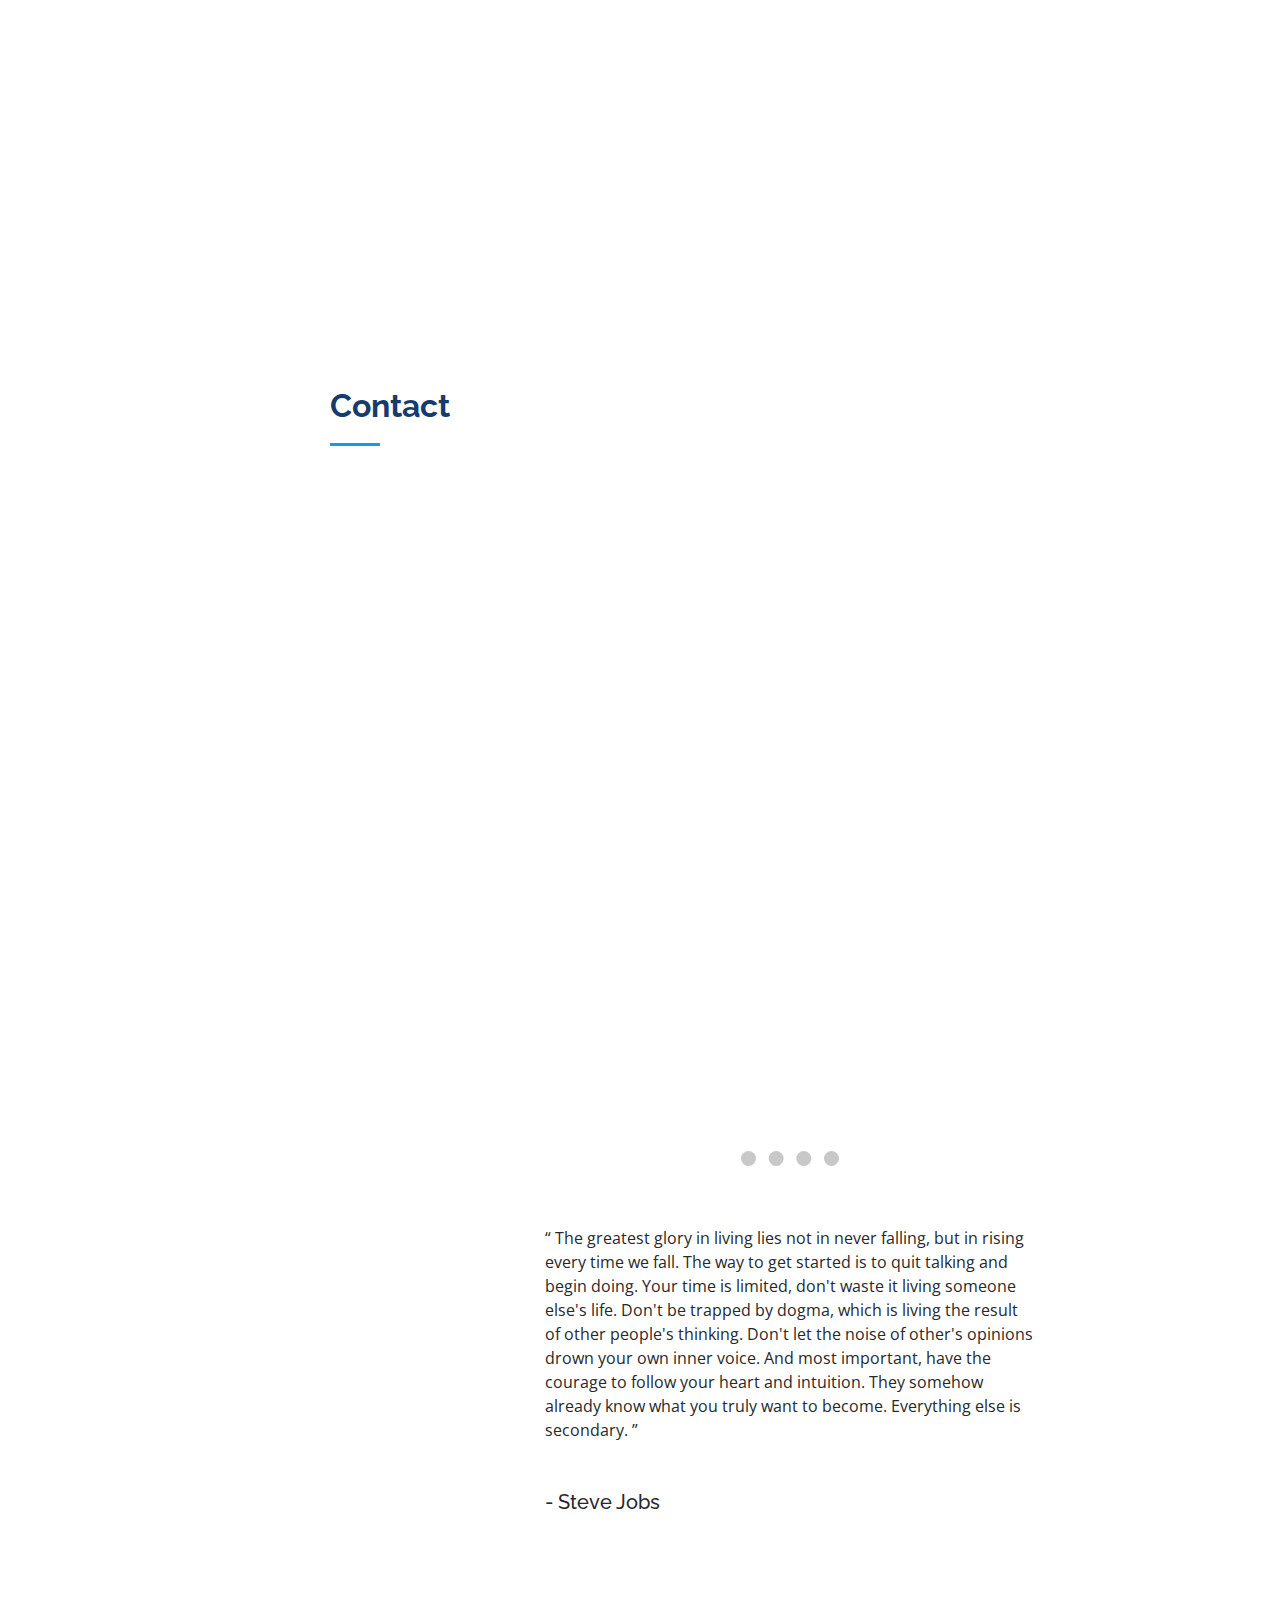
==== commit ade0a40d: "Add today-in-history app" ====
--- a/index.html
+++ b/index.html
@@ -61,6 +61,7 @@
           <a href="todo.html">To Do App</a>
           <a href="cv-generator.html">CV Generator</a>
           <a href="qr-generator.html">QR Code Generator</a>
+          <a href="today-in-history.html">Today In History</a>
         </div>
       </div>
       <nav id="navbar" class="nav-menu navbar">
